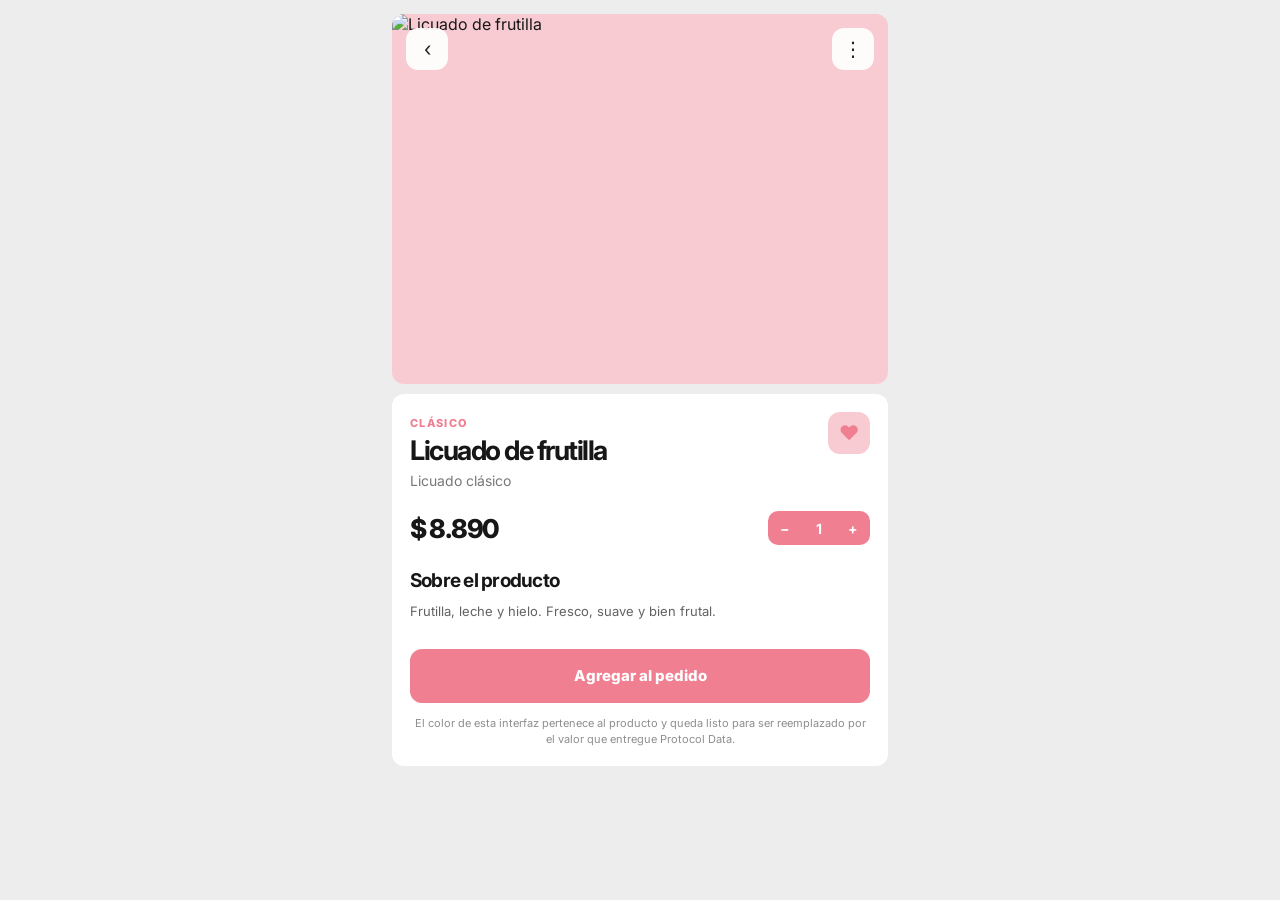
==== producto.html @ e1d01e39 "feat: add dynamic product detail screen" ====
<!doctype html>
<html lang="es">
<head>
  <meta charset="utf-8">
  <meta name="viewport" content="width=device-width, initial-scale=1">
  <meta name="theme-color" content="#ededed">
  <title>Producto | Licuados Locos</title>
  <meta name="description" content="Detalle de licuado.">
  <link rel="preconnect" href="https://fonts.googleapis.com">
  <link rel="preconnect" href="https://fonts.gstatic.com" crossorigin>
  <link href="https://fonts.googleapis.com/css2?family=Inter:wght@400;500;600;700;800&display=swap" rel="stylesheet">
  <link rel="stylesheet" href="styles.css">
</head>
<body>
  <main class="product-detail-shell" data-product-page>
    <section class="product-hero">
      <img class="product-hero__image" id="productImage" src="" alt="">
      <div class="product-hero__topbar">
        <a class="hero-button" href="index.html" aria-label="Volver al inicio">‹</a>
        <button class="hero-button" type="button" aria-label="Más opciones">⋮</button>
      </div>
    </section>

    <section class="product-detail-card">
      <button class="product-detail-card__favorite" type="button" aria-label="Agregar a favoritos">♥</button>

      <p class="product-detail__tag" id="productKind">Clásico</p>
      <h1 id="productName">Licuado</h1>
      <p class="product-detail__subtitle" id="productSubtitle">Licuado clásico</p>

      <div class="product-detail__buy-row">
        <strong class="product-detail__price" id="productPrice">$0</strong>
        <div class="quantity-control" aria-label="Cantidad">
          <button id="quantityMinus" type="button" aria-label="Restar uno">−</button>
          <span id="quantityValue">1</span>
          <button id="quantityPlus" type="button" aria-label="Sumar uno">+</button>
        </div>
      </div>

      <div class="product-about">
        <h2>Sobre el producto</h2>
        <p id="productDescription"></p>
      </div>

      <button class="add-to-cart" type="button">Agregar al pedido</button>
      <p class="product-note">
        El color de esta interfaz pertenece al producto y queda listo para ser reemplazado por el valor que entregue Protocol Data.
      </p>
    </section>
  </main>

  <script src="app.js"></script>
</body>
</html>
---- styles.css ----
:root {
  --page-bg: #ededed;
  --card-bg: #ffffff;
  --text: #171717;
  --muted: #777777;
  --soft-text: #9a9a9a;
  --radius: 12px;
  --accent: #f48694;
  --accent-soft: #f8cbd1;
}

* { box-sizing: border-box; }

html { scroll-behavior: smooth; }

body {
  margin: 0;
  min-width: 320px;
  background: var(--page-bg);
  color: var(--text);
  font-family: "Inter", system-ui, -apple-system, BlinkMacSystemFont, "Segoe UI", sans-serif;
  -webkit-font-smoothing: antialiased;
}

button, input { font: inherit; }
button, a { -webkit-tap-highlight-color: transparent; }
a { color: inherit; text-decoration: none; }
button { border: 0; }

.app-shell {
  width: min(100%, 1180px);
  margin: 0 auto;
  padding: 18px 14px 48px;
}

.home-header {
  display: grid;
  gap: 14px;
  margin-bottom: 16px;
}

.brand-row {
  display: flex;
  align-items: center;
  justify-content: space-between;
  gap: 12px;
}

.brand {
  display: inline-flex;
  align-items: center;
  gap: 10px;
  font-size: 18px;
  font-weight: 800;
  letter-spacing: -0.04em;
}

.brand-mark {
  display: grid;
  width: 38px;
  height: 38px;
  place-items: center;
  border-radius: 12px;
  background: #171717;
  color: #fff;
  font-size: 13px;
  letter-spacing: -0.03em;
}

.icon-button {
  display: grid;
  width: 42px;
  height: 42px;
  place-items: center;
  border-radius: 12px;
  background: var(--card-bg);
  color: var(--text);
  cursor: pointer;
  font-size: 22px;
}

.search-box {
  display: grid;
  grid-template-columns: 28px 1fr;
  align-items: center;
  min-height: 52px;
  padding: 0 14px;
  border-radius: var(--radius);
  background: var(--card-bg);
}

.search-icon {
  color: var(--soft-text);
  font-size: 22px;
  line-height: 1;
}

.search-box input {
  width: 100%;
  border: 0;
  outline: 0;
  background: transparent;
  color: var(--text);
  font-size: 15px;
}

.search-box input::placeholder { color: #aaa; }

.category-strip {
  display: flex;
  gap: 9px;
  overflow-x: auto;
  padding: 1px 0 3px;
  scrollbar-width: none;
}

.category-strip::-webkit-scrollbar { display: none; }

.category-chip {
  flex: 0 0 auto;
  display: grid;
  min-width: 76px;
  gap: 7px;
  justify-items: center;
  padding: 10px 10px 9px;
  border-radius: var(--radius);
  background: var(--card-bg);
  color: #5e5e5e;
  cursor: pointer;
  font-size: 11px;
  font-weight: 600;
}

.category-chip.is-active { color: #111; }

.category-emoji {
  display: grid;
  width: 36px;
  height: 36px;
  place-items: center;
  border-radius: 10px;
  background: #f5f5f5;
  font-size: 20px;
}

.ad-banner {
  min-height: 126px;
  margin: 18px 0 24px;
  padding: 20px;
  border-radius: var(--radius);
  background: #fff;
  display: flex;
  align-items: flex-end;
  justify-content: space-between;
  gap: 16px;
}

.ad-banner--primary {
  min-height: 156px;
  background: #dedede;
}

.ad-banner > div {
  display: grid;
  gap: 5px;
}

.ad-banner strong {
  font-size: 20px;
  letter-spacing: -0.04em;
}

.ad-banner small {
  max-width: 560px;
  color: #767676;
  line-height: 1.5;
}

.banner-size {
  flex: 0 0 auto;
  color: #9c9c9c;
  font-size: 11px;
  font-weight: 700;
  letter-spacing: 0.08em;
}

.catalog-section { margin: 0 0 24px; }

.section-heading {
  display: flex;
  align-items: end;
  justify-content: space-between;
  gap: 12px;
  margin: 0 2px 12px;
}

.section-heading h1,
.section-heading h2 {
  margin: 2px 0 0;
  font-size: 26px;
  line-height: 1;
  letter-spacing: -0.055em;
}

.eyebrow {
  color: #8c8c8c;
  font-size: 10px;
  font-weight: 800;
  letter-spacing: 0.14em;
}

.section-price {
  color: #777;
  font-size: 12px;
  font-weight: 600;
}

.product-grid {
  display: grid;
  gap: 10px;
}

.product-card {
  --product-accent: #f48694;
  --product-soft: #f8cbd1;
  display: grid;
  grid-template-columns: minmax(0, 1fr) 112px;
  gap: 14px;
  min-height: 150px;
  padding: 14px;
  border-radius: var(--radius);
  background: var(--card-bg);
}

.product-card__content {
  min-width: 0;
  display: flex;
  flex-direction: column;
  align-items: flex-start;
}

.product-card__tag {
  margin-bottom: 6px;
  color: var(--product-accent);
  font-size: 10px;
  font-weight: 800;
  letter-spacing: 0.11em;
  text-transform: uppercase;
}

.product-card h3 {
  margin: 0;
  font-size: 17px;
  line-height: 1.15;
  letter-spacing: -0.04em;
}

.product-card p {
  display: -webkit-box;
  overflow: hidden;
  margin: 6px 0 12px;
  color: var(--muted);
  font-size: 12px;
  line-height: 1.4;
  -webkit-line-clamp: 2;
  -webkit-box-orient: vertical;
}

.product-card__footer {
  width: 100%;
  display: flex;
  align-items: center;
  justify-content: space-between;
  gap: 10px;
  margin-top: auto;
}

.product-card__price {
  font-size: 18px;
  font-weight: 800;
  letter-spacing: -0.04em;
}

.product-card__action {
  display: inline-flex;
  align-items: center;
  justify-content: center;
  min-height: 32px;
  padding: 0 11px;
  border-radius: 9px;
  background: var(--product-accent);
  color: #fff;
  font-size: 11px;
  font-weight: 700;
}

.product-card__media {
  overflow: hidden;
  min-height: 122px;
  border-radius: var(--radius);
  background: var(--product-soft);
}

.product-card__media img {
  display: block;
  width: 100%;
  height: 100%;
  min-height: 122px;
  object-fit: cover;
}

.empty-state {
  padding: 28px 12px;
  text-align: center;
  color: #777;
}

.product-detail-shell {
  width: min(100%, 520px);
  margin: 0 auto;
  padding: 14px 12px 34px;
}

.product-hero {
  position: relative;
  min-height: 370px;
  overflow: hidden;
  border-radius: var(--radius);
  background: var(--accent-soft);
}

.product-hero__image {
  display: block;
  width: 100%;
  height: 370px;
  object-fit: cover;
}

.product-hero__topbar {
  position: absolute;
  inset: 14px 14px auto;
  display: flex;
  justify-content: space-between;
  gap: 10px;
}

.hero-button {
  display: grid;
  width: 42px;
  height: 42px;
  place-items: center;
  border-radius: 12px;
  background: rgba(255, 255, 255, 0.92);
  color: #222;
  cursor: pointer;
  font-size: 20px;
}

.product-detail-card {
  position: relative;
  margin-top: 10px;
  padding: 22px 18px 18px;
  border-radius: var(--radius);
  background: var(--card-bg);
}

.product-detail-card__favorite {
  position: absolute;
  top: 18px;
  right: 18px;
  display: grid;
  width: 42px;
  height: 42px;
  place-items: center;
  border-radius: 12px;
  background: var(--accent-soft);
  color: var(--accent);
  cursor: pointer;
  font-size: 20px;
}

.product-detail__tag {
  margin: 0 56px 7px 0;
  color: var(--accent);
  font-size: 11px;
  font-weight: 800;
  letter-spacing: 0.12em;
  text-transform: uppercase;
}

.product-detail-card h1 {
  max-width: 360px;
  margin: 0;
  font-size: 27px;
  line-height: 1.05;
  letter-spacing: -0.055em;
}

.product-detail__subtitle {
  margin: 7px 0 0;
  color: var(--muted);
  font-size: 14px;
}

.product-detail__buy-row {
  display: flex;
  align-items: center;
  justify-content: space-between;
  gap: 16px;
  margin: 22px 0 24px;
}

.product-detail__price {
  font-size: 26px;
  font-weight: 800;
  letter-spacing: -0.05em;
}

.quantity-control {
  display: grid;
  grid-template-columns: 34px 34px 34px;
  min-height: 34px;
  overflow: hidden;
  border-radius: 10px;
  background: var(--accent);
  color: #fff;
}

.quantity-control button,
.quantity-control span {
  display: grid;
  place-items: center;
  background: transparent;
  color: inherit;
  font-size: 14px;
  font-weight: 700;
}

.quantity-control button { cursor: pointer; }

.product-about { margin-top: 8px; }

.product-about h2 {
  margin: 0 0 9px;
  font-size: 19px;
  letter-spacing: -0.04em;
}

.product-about p {
  margin: 0;
  color: #626262;
  font-size: 13px;
  line-height: 1.65;
}

.add-to-cart {
  width: 100%;
  min-height: 54px;
  margin-top: 26px;
  border-radius: var(--radius);
  background: var(--accent);
  color: #fff;
  cursor: pointer;
  font-size: 15px;
  font-weight: 800;
}

.product-note {
  margin: 12px 2px 0;
  color: #8e8e8e;
  font-size: 11px;
  line-height: 1.5;
  text-align: center;
}

@media (min-width: 700px) {
  .app-shell { padding: 26px 24px 64px; }

  .home-header {
    grid-template-columns: auto minmax(280px, 1fr);
    align-items: center;
  }

  .brand-row { grid-column: 1; }
  .search-box { grid-column: 2; }
  .category-strip { grid-column: 1 / -1; }

  .product-grid {
    grid-template-columns: repeat(2, minmax(0, 1fr));
  }
}

@media (min-width: 1020px) {
  .product-grid {
    grid-template-columns: repeat(3, minmax(0, 1fr));
  }

  .product-card {
    grid-template-columns: 1fr;
  }

  .product-card__media {
    grid-row: 1;
    min-height: 210px;
  }

  .product-card__media img { height: 210px; }
  .product-card__content { grid-row: 2; }
}
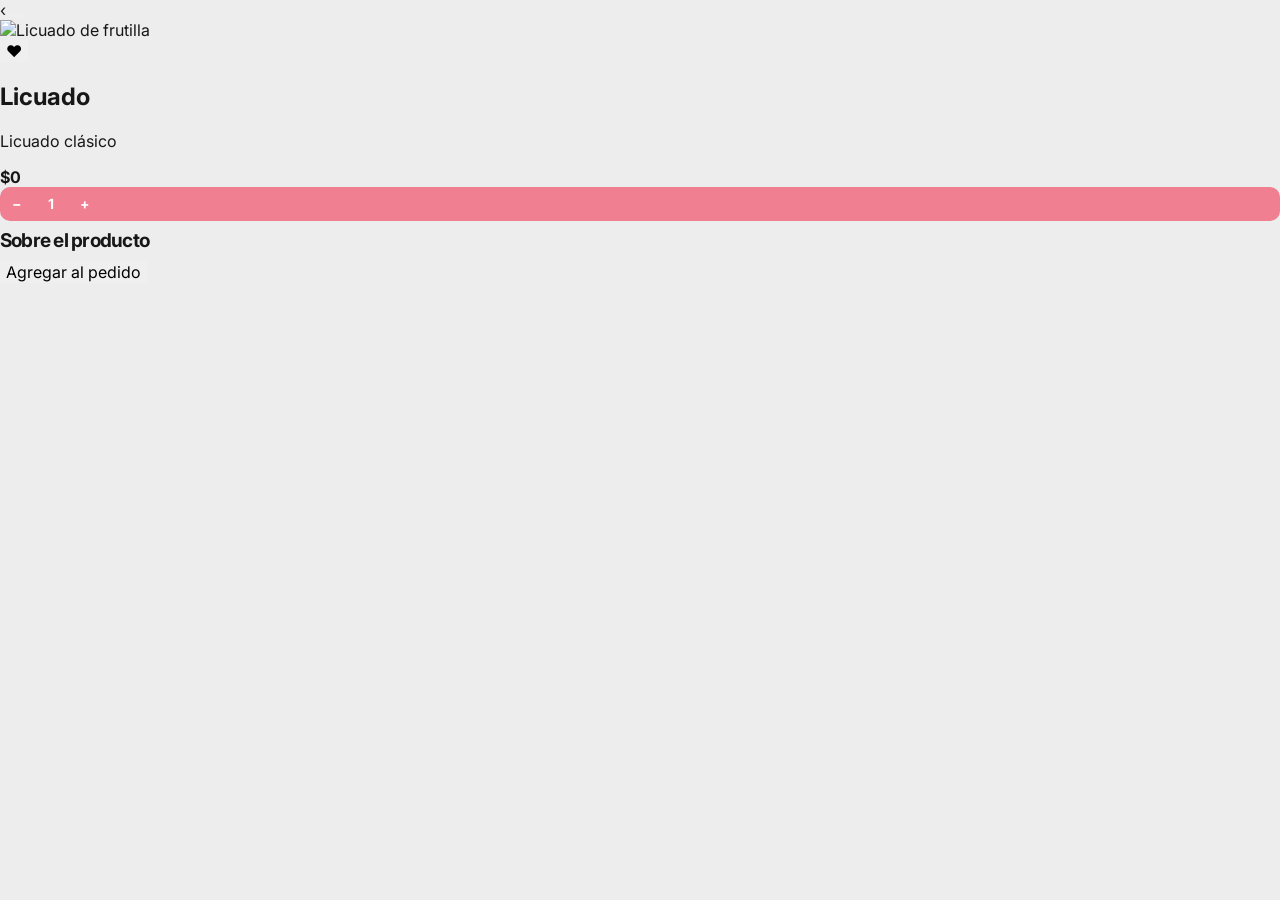
==== commit 3dc7b693: "refactor: match product screen to reference layout" ====
--- a/producto.html
+++ b/producto.html
@@ -12,25 +12,32 @@
   <link rel="stylesheet" href="styles.css">
 </head>
 <body>
-  <main class="product-detail-shell" data-product-page>
-    <section class="product-hero">
-      <img class="product-hero__image" id="productImage" src="" alt="">
-      <div class="product-hero__topbar">
-        <a class="hero-button" href="index.html" aria-label="Volver al inicio">‹</a>
-        <button class="hero-button" type="button" aria-label="Más opciones">⋮</button>
+  <main class="product-screen" data-product-page>
+    <section class="product-screen__hero">
+      <div class="product-screen__topbar">
+        <a class="square-control" href="index.html" aria-label="Volver al inicio">‹</a>
+        <button class="square-control square-control--menu" type="button" aria-label="Más opciones">
+          <span></span><span></span><span></span>
+        </button>
+      </div>
+
+      <div class="product-screen__visual">
+        <img id="productImage" src="" alt="">
       </div>
     </section>
 
-    <section class="product-detail-card">
-      <button class="product-detail-card__favorite" type="button" aria-label="Agregar a favoritos">♥</button>
+    <section class="product-screen__body">
+      <button class="floating-favorite" type="button" aria-label="Agregar a favoritos">♥</button>
 
-      <p class="product-detail__tag" id="productKind">Clásico</p>
-      <h1 id="productName">Licuado</h1>
-      <p class="product-detail__subtitle" id="productSubtitle">Licuado clásico</p>
+      <div class="product-screen__heading">
+        <h1 id="productName">Licuado</h1>
+        <p id="productSubtitle">Licuado clásico</p>
+      </div>
 
-      <div class="product-detail__buy-row">
-        <strong class="product-detail__price" id="productPrice">$0</strong>
-        <div class="quantity-control" aria-label="Cantidad">
+      <div class="product-screen__price-row">
+        <strong id="productPrice">$0</strong>
+
+        <div class="quantity-control quantity-control--detail" aria-label="Cantidad">
           <button id="quantityMinus" type="button" aria-label="Restar uno">−</button>
           <span id="quantityValue">1</span>
           <button id="quantityPlus" type="button" aria-label="Sumar uno">+</button>
@@ -42,10 +49,7 @@
         <p id="productDescription"></p>
       </div>
 
-      <button class="add-to-cart" type="button">Agregar al pedido</button>
-      <p class="product-note">
-        El color de esta interfaz pertenece al producto y queda listo para ser reemplazado por el valor que entregue Protocol Data.
-      </p>
+      <button class="add-to-order" type="button">Agregar al pedido</button>
     </section>
   </main>
 
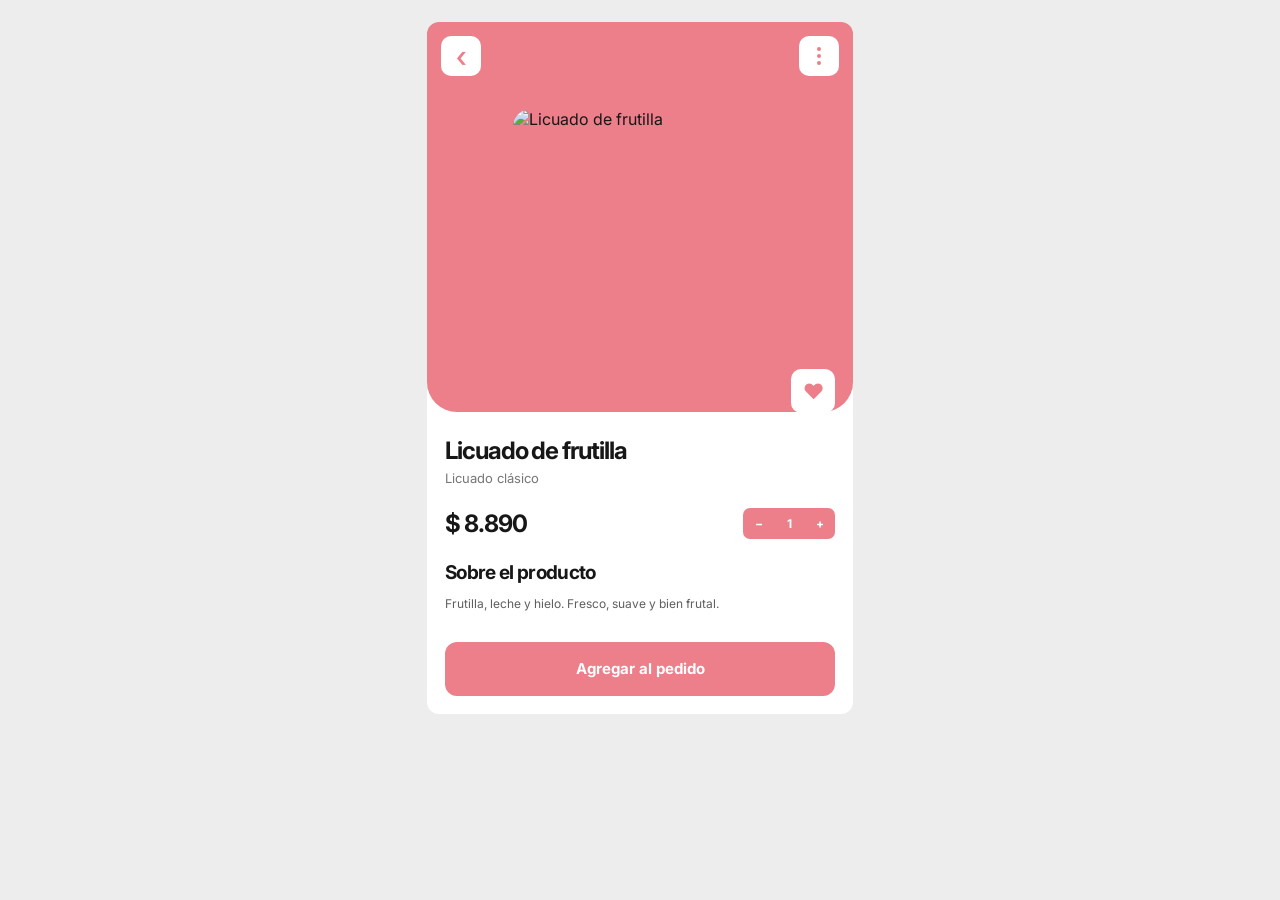
==== commit 0b8cc6bf: "fix: publish coherent asset version for GitHub Pages" ====
--- a/producto.html
+++ b/producto.html
@@ -9,7 +9,7 @@
   <link rel="preconnect" href="https://fonts.googleapis.com">
   <link rel="preconnect" href="https://fonts.gstatic.com" crossorigin>
   <link href="https://fonts.googleapis.com/css2?family=Inter:wght@400;500;600;700;800&display=swap" rel="stylesheet">
-  <link rel="stylesheet" href="styles.css">
+  <link rel="stylesheet" href="styles.css?v=20260920-1810">
 </head>
 <body>
   <main class="product-screen" data-product-page>
@@ -53,6 +53,6 @@
     </section>
   </main>
 
-  <script src="app.js"></script>
+  <script src="app.js?v=20260920-1810"></script>
 </body>
 </html>
--- a/styles.css
+++ b/styles.css
@@ -3,15 +3,19 @@
   --card-bg: #ffffff;
   --text: #171717;
   --muted: #777777;
-  --soft-text: #9a9a9a;
   --radius: 12px;
-  --accent: #f48694;
-  --accent-soft: #f8cbd1;
-}
-
-* { box-sizing: border-box; }
-
-html { scroll-behavior: smooth; }
+  --home-accent: #ec7f8a;
+  --accent: #ec7f8a;
+  --accent-soft: #f3b9c0;
+}
+
+* {
+  box-sizing: border-box;
+}
+
+html {
+  scroll-behavior: smooth;
+}
 
 body {
   margin: 0;
@@ -22,488 +26,528 @@
   -webkit-font-smoothing: antialiased;
 }
 
-button, input { font: inherit; }
-button, a { -webkit-tap-highlight-color: transparent; }
-a { color: inherit; text-decoration: none; }
-button { border: 0; }
-
-.app-shell {
-  width: min(100%, 1180px);
+button,
+input {
+  font: inherit;
+}
+
+button,
+a {
+  -webkit-tap-highlight-color: transparent;
+}
+
+button {
+  border: 0;
+}
+
+a {
+  color: inherit;
+  text-decoration: none;
+}
+
+/* HOME */
+
+.storefront-shell {
+  width: min(100%, 460px);
   margin: 0 auto;
-  padding: 18px 14px 48px;
-}
-
-.home-header {
-  display: grid;
-  gap: 14px;
-  margin-bottom: 16px;
-}
-
-.brand-row {
-  display: flex;
+  padding: 12px 12px 38px;
+}
+
+.catalog-hero {
+  padding: 16px 14px 18px;
+  border-radius: 12px 12px 28px 28px;
+  background: var(--home-accent);
+}
+
+.catalog-search-row {
+  display: grid;
+  grid-template-columns: minmax(0, 1fr) 50px;
+  gap: 10px;
   align-items: center;
-  justify-content: space-between;
-  gap: 12px;
-}
-
-.brand {
-  display: inline-flex;
+}
+
+.catalog-search {
+  min-width: 0;
+  height: 50px;
+  display: grid;
+  grid-template-columns: minmax(0, 1fr) 24px;
   align-items: center;
-  gap: 10px;
-  font-size: 18px;
-  font-weight: 800;
-  letter-spacing: -0.04em;
-}
-
-.brand-mark {
-  display: grid;
-  width: 38px;
-  height: 38px;
-  place-items: center;
-  border-radius: 12px;
-  background: #171717;
-  color: #fff;
-  font-size: 13px;
-  letter-spacing: -0.03em;
-}
-
-.icon-button {
-  display: grid;
-  width: 42px;
-  height: 42px;
-  place-items: center;
-  border-radius: 12px;
-  background: var(--card-bg);
-  color: var(--text);
-  cursor: pointer;
-  font-size: 22px;
-}
-
-.search-box {
-  display: grid;
-  grid-template-columns: 28px 1fr;
-  align-items: center;
-  min-height: 52px;
-  padding: 0 14px;
-  border-radius: var(--radius);
-  background: var(--card-bg);
-}
-
-.search-icon {
-  color: var(--soft-text);
-  font-size: 22px;
-  line-height: 1;
-}
-
-.search-box input {
+  gap: 8px;
+  padding: 0 14px 0 16px;
+  border-radius: 10px;
+  background: #ffffff;
+}
+
+.catalog-search input {
   width: 100%;
+  min-width: 0;
   border: 0;
   outline: 0;
   background: transparent;
-  color: var(--text);
-  font-size: 15px;
-}
-
-.search-box input::placeholder { color: #aaa; }
-
-.category-strip {
-  display: flex;
-  gap: 9px;
+  color: #1b1b1b;
+  font-size: 14px;
+}
+
+.catalog-search input::placeholder {
+  color: #c68a91;
+}
+
+.catalog-search svg {
+  width: 21px;
+  height: 21px;
+  fill: none;
+  stroke: #d19097;
+  stroke-width: 2;
+  stroke-linecap: round;
+}
+
+.menu-button,
+.square-control--menu {
+  display: grid;
+  place-content: center;
+  gap: 4px;
+}
+
+.menu-button {
+  width: 50px;
+  height: 50px;
+  border-radius: 10px;
+  background: #ffffff;
+  cursor: pointer;
+}
+
+.menu-button span,
+.square-control--menu span {
+  width: 4px;
+  height: 4px;
+  border-radius: 999px;
+  background: #d4828c;
+}
+
+.fruit-categories {
+  display: flex;
+  gap: 11px;
   overflow-x: auto;
-  padding: 1px 0 3px;
+  padding: 15px 0 1px;
   scrollbar-width: none;
 }
 
-.category-strip::-webkit-scrollbar { display: none; }
-
-.category-chip {
-  flex: 0 0 auto;
-  display: grid;
-  min-width: 76px;
-  gap: 7px;
+.fruit-categories::-webkit-scrollbar {
+  display: none;
+}
+
+.fruit-category {
+  flex: 0 0 58px;
+  display: grid;
+  gap: 6px;
   justify-items: center;
-  padding: 10px 10px 9px;
+  padding: 0;
+  background: transparent;
+  color: #ffffff;
+  cursor: pointer;
+}
+
+.fruit-category__icon {
+  width: 52px;
+  height: 52px;
+  display: grid;
+  place-items: center;
+  border-radius: 10px;
+  background: #ffffff;
+  font-size: 27px;
+  line-height: 1;
+  transition: transform 160ms ease;
+}
+
+.fruit-category__label {
+  max-width: 58px;
+  overflow: hidden;
+  text-overflow: ellipsis;
+  white-space: nowrap;
+  font-size: 10px;
+  font-weight: 600;
+}
+
+.fruit-category.is-active .fruit-category__icon {
+  transform: translateY(-2px);
+}
+
+.ad-slot {
+  min-height: 108px;
+  margin: 14px 0 22px;
+  padding: 16px;
+  display: flex;
+  flex-direction: column;
+  justify-content: flex-end;
+  border-radius: var(--radius);
+  background: #ffffff;
+}
+
+.ad-slot--compact {
+  min-height: 92px;
+  margin-top: 18px;
+}
+
+.ad-slot span {
+  margin-bottom: 4px;
+  color: #adadad;
+  font-size: 9px;
+  font-weight: 700;
+  letter-spacing: 0.12em;
+}
+
+.ad-slot strong {
+  color: #757575;
+  font-size: 14px;
+  font-weight: 600;
+}
+
+.catalog-block {
+  margin-bottom: 22px;
+}
+
+.catalog-heading {
+  display: flex;
+  align-items: flex-end;
+  justify-content: space-between;
+  gap: 12px;
+  margin: 0 2px 10px;
+}
+
+.catalog-kicker {
+  display: block;
+  margin-bottom: 3px;
+  color: #9a9a9a;
+  font-size: 9px;
+  font-weight: 700;
+  letter-spacing: 0.13em;
+}
+
+.catalog-heading h1,
+.catalog-heading h2 {
+  margin: 0;
+  font-size: 21px;
+  line-height: 1;
+  letter-spacing: -0.045em;
+}
+
+.catalog-heading__price {
+  color: #8a8a8a;
+  font-size: 12px;
+  font-weight: 600;
+}
+
+.product-list {
+  display: grid;
+  gap: 10px;
+}
+
+.product-row {
+  --product-accent: #ec7f8a;
+  --product-soft: #f3b9c0;
+  display: grid;
+  grid-template-columns: minmax(0, 1fr) 102px;
+  gap: 12px;
+  min-height: 128px;
+  padding: 13px;
   border-radius: var(--radius);
   background: var(--card-bg);
-  color: #5e5e5e;
+}
+
+.product-row__content {
+  min-width: 0;
+  display: flex;
+  flex-direction: column;
+}
+
+.product-row__copy {
+  min-width: 0;
+}
+
+.product-row h3 {
+  margin: 0;
+  font-size: 15px;
+  line-height: 1.15;
+  letter-spacing: -0.03em;
+}
+
+.product-row p {
+  display: -webkit-box;
+  overflow: hidden;
+  margin: 5px 0 0;
+  color: var(--muted);
+  font-size: 10px;
+  line-height: 1.38;
+  -webkit-line-clamp: 2;
+  -webkit-box-orient: vertical;
+}
+
+.product-row__footer {
+  display: flex;
+  align-items: center;
+  justify-content: space-between;
+  gap: 8px;
+  margin-top: auto;
+  padding-top: 10px;
+}
+
+.product-row__price {
+  flex: 0 0 auto;
+  font-size: 16px;
+  font-weight: 700;
+  letter-spacing: -0.035em;
+}
+
+.quantity-control {
+  display: grid;
+  grid-template-columns: 25px 24px 25px;
+  min-height: 27px;
+  overflow: hidden;
+  border-radius: 7px;
+  background: var(--product-accent);
+  color: #ffffff;
+}
+
+.quantity-control button,
+.quantity-control span {
+  display: grid;
+  place-items: center;
+  min-width: 0;
+  padding: 0;
+  background: transparent;
+  color: inherit;
+  font-size: 11px;
+  font-weight: 700;
+}
+
+.quantity-control button {
   cursor: pointer;
-  font-size: 11px;
-  font-weight: 600;
-}
-
-.category-chip.is-active { color: #111; }
-
-.category-emoji {
-  display: grid;
-  width: 36px;
-  height: 36px;
+}
+
+.product-row__media {
+  width: 102px;
+  height: 102px;
+  display: grid;
+  place-items: center;
+  align-self: center;
+  overflow: hidden;
+  border-radius: 12px;
+  background: var(--product-soft);
+}
+
+.product-row__media img {
+  width: 80%;
+  height: 80%;
+  border-radius: 10px;
+  object-fit: cover;
+}
+
+.empty-state {
+  margin: 0;
+  padding: 22px 12px;
+  color: #7a7a7a;
+  text-align: center;
+  font-size: 13px;
+}
+
+/* PRODUCT */
+
+.product-screen {
+  width: min(100%, 440px);
+  margin: 0 auto;
+  padding: 12px 12px 36px;
+}
+
+.product-screen__hero {
+  position: relative;
+  z-index: 2;
+  height: 390px;
+  overflow: hidden;
+  border-radius: 12px 12px 30px 30px;
+  background: var(--accent);
+}
+
+.product-screen__topbar {
+  position: absolute;
+  z-index: 3;
+  inset: 14px 14px auto;
+  display: flex;
+  align-items: center;
+  justify-content: space-between;
+}
+
+.square-control {
+  width: 40px;
+  height: 40px;
+  display: grid;
   place-items: center;
   border-radius: 10px;
-  background: #f5f5f5;
-  font-size: 20px;
-}
-
-.ad-banner {
-  min-height: 126px;
-  margin: 18px 0 24px;
-  padding: 20px;
-  border-radius: var(--radius);
-  background: #fff;
-  display: flex;
-  align-items: flex-end;
-  justify-content: space-between;
-  gap: 16px;
-}
-
-.ad-banner--primary {
-  min-height: 156px;
-  background: #dedede;
-}
-
-.ad-banner > div {
-  display: grid;
-  gap: 5px;
-}
-
-.ad-banner strong {
-  font-size: 20px;
-  letter-spacing: -0.04em;
-}
-
-.ad-banner small {
-  max-width: 560px;
-  color: #767676;
-  line-height: 1.5;
-}
-
-.banner-size {
-  flex: 0 0 auto;
-  color: #9c9c9c;
-  font-size: 11px;
-  font-weight: 700;
-  letter-spacing: 0.08em;
-}
-
-.catalog-section { margin: 0 0 24px; }
-
-.section-heading {
-  display: flex;
-  align-items: end;
-  justify-content: space-between;
-  gap: 12px;
-  margin: 0 2px 12px;
-}
-
-.section-heading h1,
-.section-heading h2 {
-  margin: 2px 0 0;
-  font-size: 26px;
+  background: #ffffff;
+  color: var(--accent);
+  cursor: pointer;
+  font-size: 30px;
+  font-weight: 500;
   line-height: 1;
-  letter-spacing: -0.055em;
-}
-
-.eyebrow {
-  color: #8c8c8c;
-  font-size: 10px;
-  font-weight: 800;
-  letter-spacing: 0.14em;
-}
-
-.section-price {
-  color: #777;
-  font-size: 12px;
-  font-weight: 600;
-}
-
-.product-grid {
-  display: grid;
-  gap: 10px;
-}
-
-.product-card {
-  --product-accent: #f48694;
-  --product-soft: #f8cbd1;
-  display: grid;
-  grid-template-columns: minmax(0, 1fr) 112px;
-  gap: 14px;
-  min-height: 150px;
-  padding: 14px;
-  border-radius: var(--radius);
-  background: var(--card-bg);
-}
-
-.product-card__content {
-  min-width: 0;
-  display: flex;
-  flex-direction: column;
-  align-items: flex-start;
-}
-
-.product-card__tag {
-  margin-bottom: 6px;
-  color: var(--product-accent);
-  font-size: 10px;
-  font-weight: 800;
-  letter-spacing: 0.11em;
-  text-transform: uppercase;
-}
-
-.product-card h3 {
+}
+
+.square-control--menu {
+  gap: 3px;
+}
+
+.square-control--menu span {
+  background: var(--accent);
+}
+
+.product-screen__visual {
+  position: absolute;
+  inset: 64px 24px 26px;
+  display: grid;
+  place-items: center;
+}
+
+.product-screen__visual img {
+  width: min(76%, 255px);
+  aspect-ratio: 1 / 1;
+  border-radius: 18px;
+  object-fit: cover;
+}
+
+.product-screen__body {
+  position: relative;
+  margin-top: -22px;
+  padding: 48px 18px 18px;
+  border-radius: 0 0 12px 12px;
+  background: #ffffff;
+}
+
+.floating-favorite {
+  position: absolute;
+  z-index: 4;
+  top: -21px;
+  right: 18px;
+  width: 44px;
+  height: 44px;
+  display: grid;
+  place-items: center;
+  border-radius: 10px;
+  background: #ffffff;
+  color: var(--accent);
+  cursor: pointer;
+  font-size: 21px;
+}
+
+.product-screen__heading h1 {
   margin: 0;
-  font-size: 17px;
-  line-height: 1.15;
-  letter-spacing: -0.04em;
-}
-
-.product-card p {
-  display: -webkit-box;
-  overflow: hidden;
-  margin: 6px 0 12px;
-  color: var(--muted);
-  font-size: 12px;
-  line-height: 1.4;
-  -webkit-line-clamp: 2;
-  -webkit-box-orient: vertical;
-}
-
-.product-card__footer {
-  width: 100%;
+  padding-right: 44px;
+  font-size: 24px;
+  line-height: 1.1;
+  letter-spacing: -0.045em;
+}
+
+.product-screen__heading p {
+  margin: 6px 0 0;
+  color: #777777;
+  font-size: 13px;
+}
+
+.product-screen__price-row {
   display: flex;
   align-items: center;
   justify-content: space-between;
-  gap: 10px;
-  margin-top: auto;
-}
-
-.product-card__price {
-  font-size: 18px;
-  font-weight: 800;
-  letter-spacing: -0.04em;
-}
-
-.product-card__action {
-  display: inline-flex;
-  align-items: center;
-  justify-content: center;
-  min-height: 32px;
-  padding: 0 11px;
-  border-radius: 9px;
-  background: var(--product-accent);
-  color: #fff;
-  font-size: 11px;
+  gap: 14px;
+  margin: 22px 0 24px;
+}
+
+.product-screen__price-row > strong {
+  font-size: 24px;
+  line-height: 1;
   font-weight: 700;
-}
-
-.product-card__media {
-  overflow: hidden;
-  min-height: 122px;
-  border-radius: var(--radius);
-  background: var(--product-soft);
-}
-
-.product-card__media img {
-  display: block;
-  width: 100%;
-  height: 100%;
-  min-height: 122px;
-  object-fit: cover;
-}
-
-.empty-state {
-  padding: 28px 12px;
-  text-align: center;
-  color: #777;
-}
-
-.product-detail-shell {
-  width: min(100%, 520px);
-  margin: 0 auto;
-  padding: 14px 12px 34px;
-}
-
-.product-hero {
-  position: relative;
-  min-height: 370px;
-  overflow: hidden;
-  border-radius: var(--radius);
-  background: var(--accent-soft);
-}
-
-.product-hero__image {
-  display: block;
-  width: 100%;
-  height: 370px;
-  object-fit: cover;
-}
-
-.product-hero__topbar {
-  position: absolute;
-  inset: 14px 14px auto;
-  display: flex;
-  justify-content: space-between;
-  gap: 10px;
-}
-
-.hero-button {
-  display: grid;
-  width: 42px;
-  height: 42px;
-  place-items: center;
-  border-radius: 12px;
-  background: rgba(255, 255, 255, 0.92);
-  color: #222;
-  cursor: pointer;
-  font-size: 20px;
-}
-
-.product-detail-card {
-  position: relative;
-  margin-top: 10px;
-  padding: 22px 18px 18px;
-  border-radius: var(--radius);
-  background: var(--card-bg);
-}
-
-.product-detail-card__favorite {
-  position: absolute;
-  top: 18px;
-  right: 18px;
-  display: grid;
-  width: 42px;
-  height: 42px;
-  place-items: center;
-  border-radius: 12px;
-  background: var(--accent-soft);
-  color: var(--accent);
-  cursor: pointer;
-  font-size: 20px;
-}
-
-.product-detail__tag {
-  margin: 0 56px 7px 0;
-  color: var(--accent);
-  font-size: 11px;
-  font-weight: 800;
-  letter-spacing: 0.12em;
-  text-transform: uppercase;
-}
-
-.product-detail-card h1 {
-  max-width: 360px;
-  margin: 0;
-  font-size: 27px;
-  line-height: 1.05;
-  letter-spacing: -0.055em;
-}
-
-.product-detail__subtitle {
-  margin: 7px 0 0;
-  color: var(--muted);
-  font-size: 14px;
-}
-
-.product-detail__buy-row {
-  display: flex;
-  align-items: center;
-  justify-content: space-between;
-  gap: 16px;
-  margin: 22px 0 24px;
-}
-
-.product-detail__price {
-  font-size: 26px;
-  font-weight: 800;
-  letter-spacing: -0.05em;
-}
-
-.quantity-control {
-  display: grid;
-  grid-template-columns: 34px 34px 34px;
-  min-height: 34px;
-  overflow: hidden;
-  border-radius: 10px;
+  letter-spacing: -0.045em;
+}
+
+.quantity-control--detail {
+  grid-template-columns: 31px 30px 31px;
+  min-height: 31px;
+  border-radius: 7px;
   background: var(--accent);
-  color: #fff;
-}
-
-.quantity-control button,
-.quantity-control span {
-  display: grid;
-  place-items: center;
-  background: transparent;
-  color: inherit;
-  font-size: 14px;
-  font-weight: 700;
-}
-
-.quantity-control button { cursor: pointer; }
-
-.product-about { margin-top: 8px; }
+}
+
+.quantity-control--detail button,
+.quantity-control--detail span {
+  font-size: 12px;
+}
 
 .product-about h2 {
-  margin: 0 0 9px;
+  margin: 0 0 10px;
   font-size: 19px;
-  letter-spacing: -0.04em;
+  line-height: 1.1;
+  letter-spacing: -0.035em;
 }
 
 .product-about p {
   margin: 0;
-  color: #626262;
-  font-size: 13px;
-  line-height: 1.65;
-}
-
-.add-to-cart {
+  color: #5f5f5f;
+  font-size: 12px;
+  line-height: 1.62;
+}
+
+.add-to-order {
   width: 100%;
   min-height: 54px;
-  margin-top: 26px;
-  border-radius: var(--radius);
+  margin-top: 28px;
+  border-radius: 12px;
   background: var(--accent);
-  color: #fff;
+  color: #ffffff;
   cursor: pointer;
   font-size: 15px;
-  font-weight: 800;
-}
-
-.product-note {
-  margin: 12px 2px 0;
-  color: #8e8e8e;
-  font-size: 11px;
-  line-height: 1.5;
-  text-align: center;
-}
-
-@media (min-width: 700px) {
-  .app-shell { padding: 26px 24px 64px; }
-
-  .home-header {
-    grid-template-columns: auto minmax(280px, 1fr);
-    align-items: center;
-  }
-
-  .brand-row { grid-column: 1; }
-  .search-box { grid-column: 2; }
-  .category-strip { grid-column: 1 / -1; }
-
-  .product-grid {
-    grid-template-columns: repeat(2, minmax(0, 1fr));
-  }
-}
-
-@media (min-width: 1020px) {
-  .product-grid {
-    grid-template-columns: repeat(3, minmax(0, 1fr));
-  }
-
-  .product-card {
-    grid-template-columns: 1fr;
-  }
-
-  .product-card__media {
-    grid-row: 1;
-    min-height: 210px;
-  }
-
-  .product-card__media img { height: 210px; }
-  .product-card__content { grid-row: 2; }
+  font-weight: 700;
+}
+
+@media (max-width: 360px) {
+  .storefront-shell,
+  .product-screen {
+    padding-left: 9px;
+    padding-right: 9px;
+  }
+
+  .product-row {
+    grid-template-columns: minmax(0, 1fr) 88px;
+    gap: 9px;
+    padding: 11px;
+  }
+
+  .product-row__media {
+    width: 88px;
+    height: 88px;
+  }
+
+  .fruit-category {
+    flex-basis: 54px;
+  }
+
+  .fruit-category__icon {
+    width: 48px;
+    height: 48px;
+  }
+}
+
+@media (min-width: 720px) {
+  .storefront-shell {
+    width: 470px;
+    padding-top: 22px;
+  }
+
+  .product-screen {
+    width: 450px;
+    padding-top: 22px;
+  }
+
+  .product-row {
+    grid-template-columns: minmax(0, 1fr) 108px;
+  }
+
+  .product-row__media {
+    width: 108px;
+    height: 108px;
+  }
 }
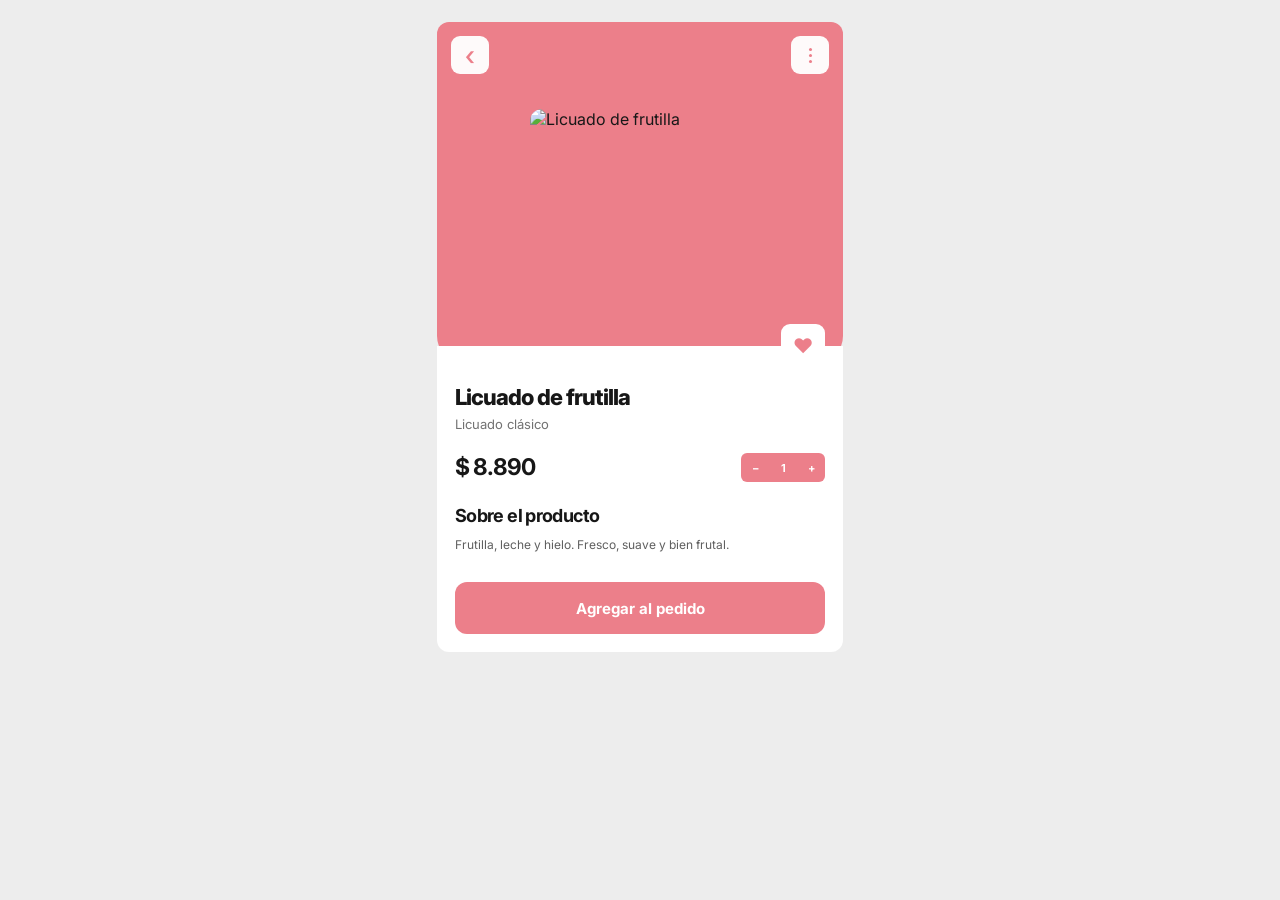
==== commit 39d54548: "fix: load isolated product detail styles" ====
--- a/producto.html
+++ b/producto.html
@@ -10,6 +10,7 @@
   <link rel="preconnect" href="https://fonts.gstatic.com" crossorigin>
   <link href="https://fonts.googleapis.com/css2?family=Inter:wght@400;500;600;700;800&display=swap" rel="stylesheet">
   <link rel="stylesheet" href="styles.css?v=20260920-1810">
+  <link rel="stylesheet" href="product.css?v=20260920-1900">
 </head>
 <body>
   <main class="product-screen" data-product-page>
--- a/product.css
+++ b/product.css
@@ -0,0 +1,193 @@
+/* PRODUCT DETAIL — reference-driven override
+   This file intentionally affects only producto.html. */
+
+body {
+  background: #ededed;
+}
+
+.product-screen {
+  width: min(100%, 430px);
+  margin: 0 auto;
+  padding: 12px 12px 30px;
+}
+
+.product-screen__hero {
+  position: relative;
+  z-index: 2;
+  height: 342px;
+  overflow: hidden;
+  border-radius: 12px 12px 28px 28px;
+  background: var(--accent);
+}
+
+.product-screen__topbar {
+  position: absolute;
+  z-index: 4;
+  inset: 14px 14px auto;
+  display: flex;
+  align-items: center;
+  justify-content: space-between;
+}
+
+.square-control {
+  width: 38px;
+  height: 38px;
+  display: grid;
+  place-items: center;
+  border-radius: 9px;
+  background: rgba(255, 255, 255, 0.96);
+  color: var(--accent);
+  cursor: pointer;
+  font-size: 27px;
+  font-weight: 500;
+  line-height: 1;
+}
+
+.square-control--menu {
+  gap: 3px;
+}
+
+.square-control--menu span {
+  width: 3px;
+  height: 3px;
+  border-radius: 999px;
+  background: var(--accent);
+}
+
+.product-screen__visual {
+  position: absolute;
+  inset: 64px 26px 24px;
+  display: grid;
+  place-items: center;
+}
+
+.product-screen__visual img {
+  display: block;
+  width: min(62%, 220px);
+  height: min(82%, 230px);
+  object-fit: cover;
+  border-radius: 12px;
+}
+
+.product-screen__body {
+  position: relative;
+  z-index: 3;
+  margin-top: -18px;
+  padding: 40px 18px 18px;
+  border-radius: 0 0 12px 12px;
+  background: #ffffff;
+}
+
+.floating-favorite {
+  position: absolute;
+  z-index: 5;
+  top: -22px;
+  right: 18px;
+  width: 44px;
+  height: 44px;
+  display: grid;
+  place-items: center;
+  border-radius: 9px;
+  background: #ffffff;
+  color: var(--accent);
+  cursor: pointer;
+  font-size: 20px;
+}
+
+.product-screen__heading {
+  padding-right: 46px;
+}
+
+.product-screen__heading h1 {
+  margin: 0;
+  padding: 0;
+  font-size: 22px;
+  line-height: 1.08;
+  font-weight: 800;
+  letter-spacing: -0.045em;
+}
+
+.product-screen__heading p {
+  margin: 7px 0 0;
+  color: #727272;
+  font-size: 13px;
+  line-height: 1.2;
+}
+
+.product-screen__price-row {
+  display: flex;
+  align-items: center;
+  justify-content: space-between;
+  gap: 16px;
+  margin: 21px 0 24px;
+}
+
+.product-screen__price-row > strong {
+  font-size: 23px;
+  line-height: 1;
+  font-weight: 700;
+  letter-spacing: -0.045em;
+}
+
+.quantity-control--detail {
+  grid-template-columns: 28px 28px 28px;
+  min-height: 29px;
+  border-radius: 6px;
+  background: var(--accent);
+}
+
+.quantity-control--detail button,
+.quantity-control--detail span {
+  font-size: 11px;
+  font-weight: 700;
+}
+
+.product-about h2 {
+  margin: 0 0 10px;
+  font-size: 18px;
+  line-height: 1.1;
+  font-weight: 700;
+  letter-spacing: -0.035em;
+}
+
+.product-about p {
+  margin: 0;
+  color: #5f5f5f;
+  font-size: 12px;
+  line-height: 1.58;
+}
+
+.add-to-order {
+  width: 100%;
+  min-height: 52px;
+  margin-top: 27px;
+  border-radius: 12px;
+  background: var(--accent);
+  color: #ffffff;
+  cursor: pointer;
+  font-size: 15px;
+  font-weight: 700;
+}
+
+@media (max-width: 360px) {
+  .product-screen {
+    padding-left: 9px;
+    padding-right: 9px;
+  }
+
+  .product-screen__hero {
+    height: 322px;
+  }
+
+  .product-screen__visual img {
+    width: min(64%, 205px);
+    height: min(80%, 215px);
+  }
+}
+
+@media (min-width: 720px) {
+  .product-screen {
+    width: 430px;
+    padding-top: 22px;
+  }
+}
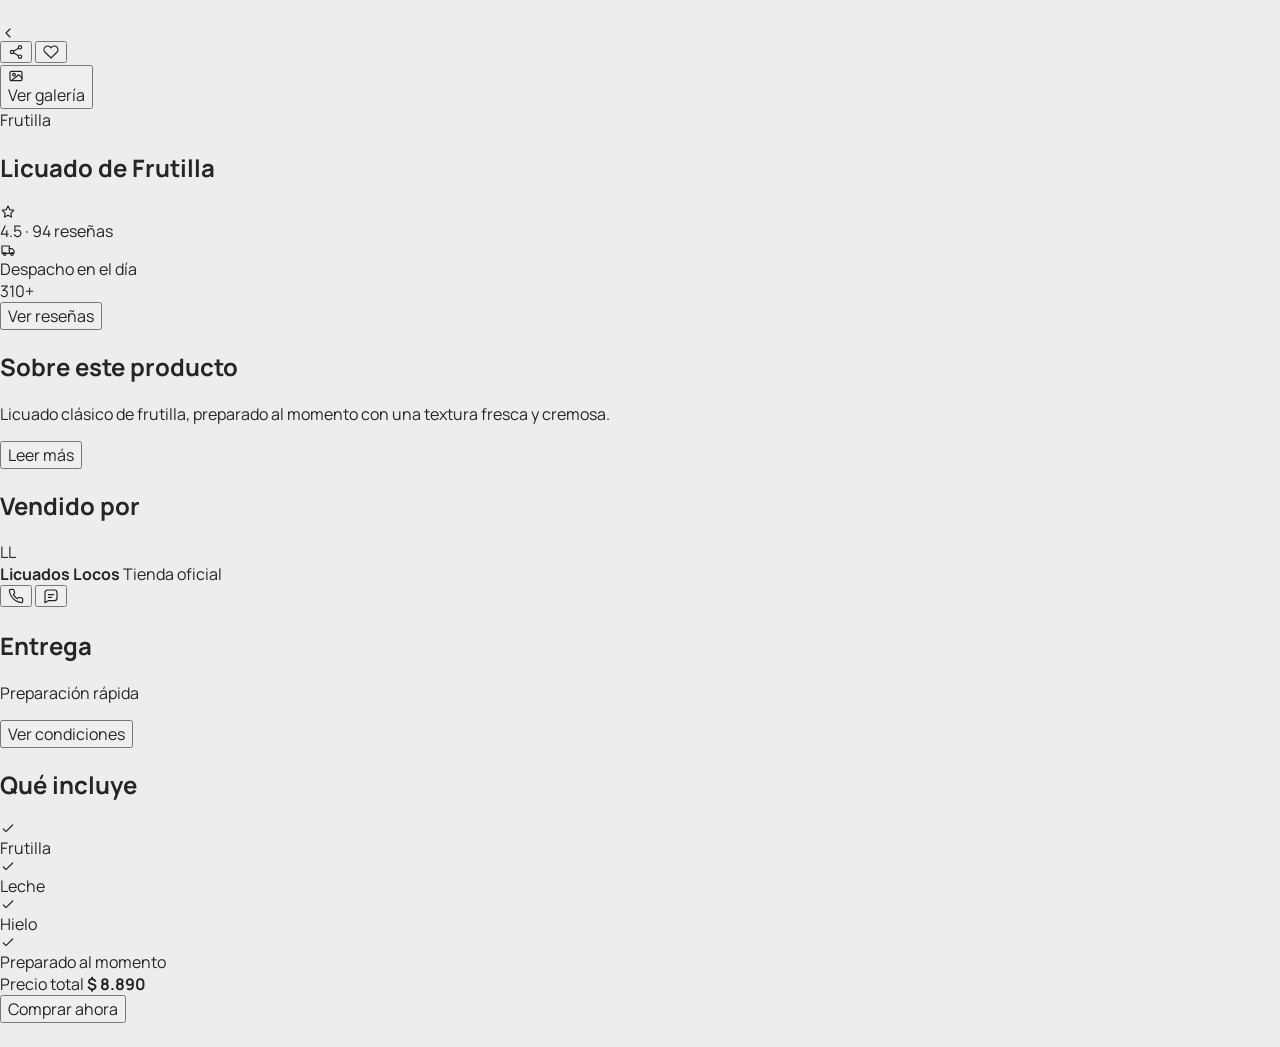
==== commit a46e0204: "feat: rebuild Licuados Locos from ecommerce-v2 structure" ====
--- a/producto.html
+++ b/producto.html
@@ -1,59 +1,253 @@
 <!doctype html>
 <html lang="es">
 <head>
-  <meta charset="utf-8">
-  <meta name="viewport" content="width=device-width, initial-scale=1">
-  <meta name="theme-color" content="#ededed">
-  <title>Producto | Licuados Locos</title>
-  <meta name="description" content="Detalle de licuado.">
-  <link rel="preconnect" href="https://fonts.googleapis.com">
-  <link rel="preconnect" href="https://fonts.gstatic.com" crossorigin>
-  <link href="https://fonts.googleapis.com/css2?family=Inter:wght@400;500;600;700;800&display=swap" rel="stylesheet">
-  <link rel="stylesheet" href="styles.css?v=20260920-1810">
-  <link rel="stylesheet" href="product.css?v=20260920-1900">
+  <meta charset="utf-8" />
+  <meta name="viewport" content="width=device-width, initial-scale=1, viewport-fit=cover" />
+  <meta name="theme-color" content="#ededed" />
+  <meta name="description" content="Detalle de producto — Licuados Locos." />
+  <title>Producto · Licuados Locos</title>
+  <link rel="preconnect" href="https://fonts.googleapis.com" />
+  <link rel="preconnect" href="https://fonts.gstatic.com" crossorigin />
+  <link href="https://fonts.googleapis.com/css2?family=Manrope:wght@400;500;600&display=swap" rel="stylesheet" />
+  <link rel="stylesheet" href="css/base.css?v=20260920-1238" />
+  <link rel="stylesheet" href="css/product.css?v=20260920-1238" />
 </head>
-<body>
-  <main class="product-screen" data-product-page>
-    <section class="product-screen__hero">
-      <div class="product-screen__topbar">
-        <a class="square-control" href="index.html" aria-label="Volver al inicio">‹</a>
-        <button class="square-control square-control--menu" type="button" aria-label="Más opciones">
-          <span></span><span></span><span></span>
-        </button>
+<body class="product-body">
+  <div class="product-shell">
+    <header class="product-hero">
+      <img id="productImage" class="product-hero__image" alt="" />
+      <div class="product-hero__shade"></div>
+
+      <div class="product-topbar">
+        <a class="round-control" href="index.html" aria-label="Volver">
+          <svg viewBox="0 0 24 24" aria-hidden="true"><path d="m15 18-6-6 6-6"/></svg>
+        </a>
+
+        <div class="product-topbar__actions">
+          <button id="shareButton" class="round-control" type="button" aria-label="Compartir">
+            <svg viewBox="0 0 24 24" aria-hidden="true"><circle cx="18" cy="5" r="2.5"/><circle cx="6" cy="12" r="2.5"/><circle cx="18" cy="19" r="2.5"/><path d="m8.2 10.8 7.5-4.4M8.2 13.2l7.5 4.4"/></svg>
+          </button>
+
+          <button id="favoriteButton" class="round-control" type="button" aria-label="Favorito">
+            <svg viewBox="0 0 24 24" aria-hidden="true"><path d="M20.8 4.6a5.5 5.5 0 0 0-7.8 0L12 5.7l-1.1-1.1a5.5 5.5 0 0 0-7.8 7.8L12 21l8.8-8.6a5.5 5.5 0 0 0 0-7.8Z"/></svg>
+          </button>
+        </div>
       </div>
 
-      <div class="product-screen__visual">
-        <img id="productImage" src="" alt="">
+      <button class="gallery-pill" type="button" aria-label="Ver galería">
+        <span class="gallery-pill__icon">
+          <svg viewBox="0 0 24 24" aria-hidden="true"><rect x="3" y="5" width="18" height="14" rx="2"/><circle cx="9" cy="10" r="2"/><path d="m21 15-5-5L5 19"/></svg>
+        </span>
+        <span>Ver galería</span>
+      </button>
+    </header>
+
+    <main class="product-sheet">
+      <div class="product-sheet__handle" aria-hidden="true"></div>
+
+      <section class="product-intro">
+        <span id="productCategory" class="product-category">Camping</span>
+        <h1 id="productTitle">Producto</h1>
+
+        <div class="product-facts">
+          <span class="fact-item">
+            <svg viewBox="0 0 24 24" aria-hidden="true"><path d="m12 3 2.7 5.5 6 .9-4.4 4.2 1 6-5.3-2.8-5.3 2.8 1-6-4.4-4.2 6-.9L12 3Z"/></svg>
+            <span id="productRating">4.5</span>
+          </span>
+
+          <span class="fact-item">
+            <svg viewBox="0 0 24 24" aria-hidden="true"><path d="M3 6h11v11H3z"/><path d="M14 10h4l3 3v4h-7"/><circle cx="7" cy="18" r="2"/><circle cx="18" cy="18" r="2"/></svg>
+            <span id="deliveryShort">Entrega rápida</span>
+          </span>
+        </div>
+
+        <div class="social-row">
+          <div class="buyers-cluster">
+            <span class="buyer-avatars" aria-hidden="true"><i></i><i></i><i></i><i></i></span>
+            <span id="productBuyers" class="buyers-count">0+</span>
+          </div>
+          <button class="reviews-link" type="button" id="reviewsButton">Ver reseñas</button>
+        </div>
+      </section>
+
+      <section class="detail-section">
+        <h2>Sobre este producto</h2>
+        <p id="productDescription"></p>
+        <button id="readMoreButton" class="inline-link" type="button">Leer más</button>
+      </section>
+
+      <section class="seller-section">
+        <h2>Vendido por</h2>
+        <div class="seller-row">
+          <div class="seller-identity">
+            <div class="seller-avatar">LL</div>
+            <div>
+              <strong>Licuados Locos</strong>
+              <span>Tienda oficial</span>
+            </div>
+          </div>
+
+          <div class="seller-actions">
+            <button type="button" aria-label="Consultar por teléfono">
+              <svg viewBox="0 0 24 24" aria-hidden="true"><path d="M22 16.9v3a2 2 0 0 1-2.2 2 19.8 19.8 0 0 1-8.6-3.1 19.5 19.5 0 0 1-6-6A19.8 19.8 0 0 1 2.1 4.2 2 2 0 0 1 4.1 2h3a2 2 0 0 1 2 1.7c.1 1 .4 2 .7 2.9a2 2 0 0 1-.5 2.1L8 10a16 16 0 0 0 6 6l1.3-1.3a2 2 0 0 1 2.1-.5c1 .3 1.9.6 2.9.7a2 2 0 0 1 1.7 2Z"/></svg>
+            </button>
+            <button id="productSupportButton" type="button" aria-label="Consultar por este producto">
+              <svg viewBox="0 0 24 24" aria-hidden="true"><path d="M21 15a4 4 0 0 1-4 4H8l-5 3V7a4 4 0 0 1 4-4h10a4 4 0 0 1 4 4v8Z"/><path d="M8 10h8M8 14h5"/></svg>
+            </button>
+          </div>
+        </div>
+      </section>
+
+      <section class="delivery-section">
+        <div>
+          <h2>Entrega</h2>
+          <p id="deliveryLabel">Envíos disponibles</p>
+        </div>
+        <button class="inline-link" type="button">Ver condiciones</button>
+      </section>
+
+      <section class="features-section">
+        <h2>Qué incluye</h2>
+        <div id="featureGrid" class="feature-list"></div>
+      </section>
+    </main>
+
+    <div class="purchase-bar">
+      <div class="purchase-price">
+        <span>Precio total</span>
+        <strong id="productPrice"></strong>
+        <small id="oldPrice"></small>
       </div>
-    </section>
-
-    <section class="product-screen__body">
-      <button class="floating-favorite" type="button" aria-label="Agregar a favoritos">♥</button>
-
-      <div class="product-screen__heading">
-        <h1 id="productName">Licuado</h1>
-        <p id="productSubtitle">Licuado clásico</p>
-      </div>
-
-      <div class="product-screen__price-row">
-        <strong id="productPrice">$0</strong>
-
-        <div class="quantity-control quantity-control--detail" aria-label="Cantidad">
-          <button id="quantityMinus" type="button" aria-label="Restar uno">−</button>
-          <span id="quantityValue">1</span>
-          <button id="quantityPlus" type="button" aria-label="Sumar uno">+</button>
-        </div>
-      </div>
-
-      <div class="product-about">
-        <h2>Sobre el producto</h2>
-        <p id="productDescription"></p>
-      </div>
-
-      <button class="add-to-order" type="button">Agregar al pedido</button>
-    </section>
-  </main>
-
-  <script src="app.js?v=20260920-1810"></script>
+
+      <button id="addToCart" class="buy-button" type="button">Comprar ahora</button>
+    </div>
+
+    <div id="productSupportBackdrop" class="product-support-backdrop" hidden>
+      <section
+        id="productSupportSheet"
+        class="product-support-sheet"
+        role="dialog"
+        aria-modal="true"
+        aria-label="Consulta sobre producto"
+      >
+        <div class="product-support-product-header">
+          <div class="product-support-sheet__handle" aria-hidden="true"></div>
+
+          <div class="product-support-product-header__row">
+            <img id="supportProductImage" alt="" />
+
+            <div class="product-support-product-header__copy">
+              <strong id="supportProductTitle">Producto</strong>
+              <small id="supportProductPrice"></small>
+            </div>
+
+            <button id="closeProductSupport" class="product-support-sheet__close" type="button" aria-label="Cerrar">
+              ×
+            </button>
+          </div>
+        </div>
+
+        <div class="product-support-sheet__body">
+          <div id="productSupportFormView">
+
+          <form id="productSupportForm" class="product-support-form" novalidate>
+            <div class="product-support-field">
+              <label for="productSupportName">Nombre y Apellido</label>
+              <div class="product-support-control">
+                <span class="product-support-control__icon" aria-hidden="true">
+                  <svg viewBox="0 0 24 24"><circle cx="12" cy="8" r="4"/><path d="M4 21a8 8 0 0 1 16 0"/></svg>
+                </span>
+                <input
+                  id="productSupportName"
+                  name="name"
+                  type="text"
+                  autocomplete="name"
+                  placeholder="Nombre completo"
+                />
+              </div>
+              <span id="productSupportNameError" class="product-support-error" hidden></span>
+            </div>
+
+            <div class="product-support-field">
+              <label for="productSupportEmail">Correo</label>
+              <div class="product-support-control">
+                <span class="product-support-control__icon" aria-hidden="true">
+                  <svg viewBox="0 0 24 24"><path d="M3 5h18v14H3z"/><path d="m3 7 9 6 9-6"/></svg>
+                </span>
+                <input
+                  id="productSupportEmail"
+                  name="email"
+                  type="email"
+                  autocomplete="email"
+                  placeholder="tu@email.com"
+                />
+              </div>
+              <span id="productSupportEmailError" class="product-support-error" hidden></span>
+            </div>
+
+            <button class="product-support-submit" type="submit">
+              Contactar
+            </button>
+          </form>
+
+          <p class="product-support-note">
+            Tus datos se usan para identificar esta consulta dentro de la sesión actual.
+          </p>
+        </div>
+
+          <div id="productSupportChatView" class="product-support-chat" hidden>
+            <div class="product-support-chat__notices">
+            <div class="product-support-chat__notice">
+              <span class="product-support-chat__notice-icon" aria-hidden="true">
+                <svg viewBox="0 0 24 24"><circle cx="12" cy="12" r="9"/><path d="M12 7v5l3 2"/></svg>
+              </span>
+              <p>
+                En esta versión de prueba, el chat se mantiene mientras esta sesión del navegador siga activa.
+                Si cerrás la pestaña, puede perderse.
+              </p>
+            </div>
+
+            <div class="product-support-chat__notice product-support-chat__notice--security">
+              <span class="product-support-chat__notice-icon" aria-hidden="true">
+                <svg viewBox="0 0 24 24"><path d="M12 3 4 6v6c0 5 3.4 8 8 9 4.6-1 8-4 8-9V6l-8-3Z"/><path d="M12 8v5M12 17h.01"/></svg>
+              </span>
+              <p>
+                Si hiciste una compra, no podemos darte información sensible sobre ella hasta validar tu identidad.
+              </p>
+            </div>
+          </div>
+
+          <div id="productSupportMessages" class="product-support-messages" aria-live="polite"></div>
+
+          <div
+            id="productSupportQuickQuestions"
+            class="product-support-quick-questions"
+            aria-label="Preguntas sugeridas"
+          ></div>
+
+          <form id="productSupportMessageForm" class="product-support-composer" novalidate>
+            <input
+              id="productSupportMessageInput"
+              type="text"
+              autocomplete="off"
+              maxlength="800"
+              placeholder="Escribí tu mensaje..."
+              aria-label="Escribí tu mensaje"
+            />
+            <button type="submit">Enviar</button>
+          </form>
+          </div>
+        </div>
+      </section>
+    </div>
+
+    <div id="toast" class="toast product-toast" role="status" aria-live="polite"></div>
+  </div>
+
+  <script src="js/data/catalog.js?v=20260920-1238"></script>
+  <script src="js/data/cart-store.js?v=20260920-1238"></script>
+  <script src="js/product.js?v=20260920-1238"></script>
+  <script src="js/support-session-widget.js?v=20260920-1238"></script>
+  <!-- build:v=20260920-1238 -->
 </body>
 </html>
--- a/css/base.css
+++ b/css/base.css
@@ -0,0 +1,716 @@
+:root {
+  --type-display: 44px;
+  --type-headline: 30px;
+  --type-title: 23px;
+  --type-body: 15px;
+  --type-label: 12px;
+  --forest: #355A42;
+  --forest-dark: #284735;
+  --forest-soft: #E8EFEA;
+  --sand: #E8DCC8;
+  --sand-soft: #F7F4EE;
+  --orange: #F47B3A;
+  --orange-dark: #D96C2F;
+  --orange-soft: #FFF0E6;
+  --ink: #242624;
+  --muted: #747A75;
+  --line: #E9E6DE;
+  --surface: #FFFFFF;
+  --page: #ededed;
+  --nav-height: 72px;
+  --app-width: 480px;
+  --shadow-soft: none;
+  --shadow-card: none;
+}
+
+* {
+  box-sizing: border-box;
+}
+
+html {
+  scroll-behavior: smooth;
+  background: var(--page);
+}
+
+body {
+  margin: 0;
+  min-width: 320px;
+  color: var(--ink);
+  background: var(--page);
+  font-family: "Manrope", system-ui, -apple-system, BlinkMacSystemFont, "Segoe UI", sans-serif;
+  -webkit-font-smoothing: antialiased;
+  text-rendering: optimizeLegibility;
+}
+
+body.no-scroll {
+  overflow: hidden;
+}
+
+button,
+input,
+select,
+textarea {
+  font: inherit;
+}
+
+button,
+a {
+  -webkit-tap-highlight-color: transparent;
+}
+
+button {
+  color: inherit;
+}
+
+a {
+  color: inherit;
+  text-decoration: none;
+}
+
+img,
+svg {
+  display: block;
+}
+
+svg {
+  width: 1em;
+  height: 1em;
+  fill: none;
+  stroke: currentColor;
+  stroke-width: 1.8;
+  stroke-linecap: round;
+  stroke-linejoin: round;
+}
+
+.app-shell {
+  width: min(100%, var(--app-width));
+  min-height: 100vh;
+  margin: 0 auto;
+  padding-bottom: calc(var(--nav-height) + env(safe-area-inset-bottom) + 14px);
+  background: var(--surface);
+  box-shadow: 0 0 36px rgba(0, 0, 0, 0.04);
+}
+
+.home-header {
+  padding: max(28px, env(safe-area-inset-top)) 24px 8px;
+  background: var(--surface);
+}
+
+.location-row,
+.search-row,
+.section-heading,
+.sheet-heading,
+.sheet-actions,
+.toggle-row {
+  display: flex;
+  align-items: center;
+}
+
+.location-row,
+.section-heading,
+.sheet-heading,
+.toggle-row {
+  justify-content: space-between;
+}
+
+.location-row {
+  gap: 14px;
+}
+
+.location-copy {
+  min-width: 0;
+}
+
+.micro-label {
+  display: block;
+  margin-bottom: 4px;
+  color: #a5a5a5;
+  font-size: 12px;
+  font-weight: 400;
+}
+
+.location-button {
+  display: inline-flex;
+  align-items: center;
+  gap: 6px;
+  max-width: 100%;
+  padding: 0;
+  border: 0;
+  background: transparent;
+  color: var(--forest-dark);
+  cursor: pointer;
+  font-size: 15px;
+  font-weight: 500;
+}
+
+.pin-icon {
+  display: inline-grid;
+  width: 18px;
+  height: 18px;
+  place-items: center;
+  color: var(--forest);
+}
+
+.pin-icon svg {
+  width: 17px;
+  height: 17px;
+}
+
+.chevron {
+  width: 14px;
+  height: 14px;
+  color: #555;
+}
+
+.notification-button {
+  position: relative;
+  display: grid;
+  width: 38px;
+  height: 38px;
+  flex: 0 0 38px;
+  place-items: center;
+  border: 0;
+  border-radius: 50%;
+  background: var(--sand-soft);
+  color: var(--forest-dark);
+  cursor: pointer;
+}
+
+.notification-button svg {
+  width: 19px;
+  height: 19px;
+}
+
+.notification-dot {
+  position: absolute;
+  top: 8px;
+  right: 8px;
+  width: 6px;
+  height: 6px;
+  border: 1.5px solid #fff;
+  border-radius: 50%;
+  background: #e6493f;
+}
+
+.search-row {
+  gap: 10px;
+  margin-top: 24px;
+}
+
+.search-box {
+  display: flex;
+  min-width: 0;
+  flex: 1;
+  align-items: center;
+  gap: 10px;
+  height: 50px;
+  padding: 0 14px;
+  border: 1px solid var(--line);
+  border-radius: 8px;
+  background: #fff;
+  color: #b1b1b1;
+  box-shadow: 0 4px 18px rgba(0, 0, 0, 0.025);
+}
+
+.search-box svg {
+  width: 20px;
+  height: 20px;
+}
+
+.search-box input {
+  width: 100%;
+  min-width: 0;
+  border: 0;
+  outline: 0;
+  background: transparent;
+  color: var(--ink);
+  font-size: 14px;
+}
+
+.search-box input::placeholder {
+  color: #8E948F;
+}
+
+.filter-button {
+  display: grid;
+  width: 50px;
+  height: 50px;
+  flex: 0 0 50px;
+  place-items: center;
+  border: 0;
+  border-radius: 9px;
+  background: var(--orange);
+  color: #fff;
+  cursor: pointer;
+  box-shadow: 0 8px 18px rgba(244, 123, 58, 0.24);
+}
+
+.filter-button svg {
+  width: 23px;
+  height: 23px;
+}
+
+.section-heading {
+  gap: 18px;
+  margin-bottom: 17px;
+}
+
+.section-heading h2,
+.sheet-heading h2 {
+  margin: 0;
+  font-size: 23px;
+  font-weight: 500;
+  line-height: 1.18;
+  letter-spacing: -0.035em;
+  color: var(--forest-dark);
+}
+
+.see-all-button {
+  padding: 4px 0;
+  border: 0;
+  background: transparent;
+  color: var(--orange);
+  cursor: pointer;
+  font-size: 13px;
+  font-weight: 500;
+}
+
+.primary-button,
+.secondary-button {
+  min-height: 46px;
+  padding: 0 18px;
+  border: 0;
+  border-radius: 10px;
+  cursor: pointer;
+  font-size: 14px;
+  font-weight: 600;
+}
+
+.primary-button {
+  background: var(--orange);
+  color: #fff;
+}
+
+.secondary-button {
+  background: var(--sand-soft);
+  color: var(--forest-dark);
+}
+
+.bottom-nav {
+  position: fixed;
+  z-index: 60;
+  right: 0;
+  bottom: 0;
+  left: 0;
+  display: grid;
+  width: min(100%, var(--app-width));
+  min-height: calc(var(--nav-height) + env(safe-area-inset-bottom));
+  grid-template-columns: repeat(5, minmax(0, 1fr));
+  margin: 0 auto;
+  padding: 10px 10px calc(8px + env(safe-area-inset-bottom));
+  border-top: 1px solid var(--line);
+  background: rgba(255, 255, 255, 0.97);
+  box-shadow: 0 -8px 24px rgba(0, 0, 0, 0.05);
+  backdrop-filter: blur(14px);
+}
+
+.bottom-nav__item {
+  position: relative;
+  display: flex;
+  min-width: 0;
+  align-items: center;
+  justify-content: center;
+  flex-direction: column;
+  gap: 5px;
+  padding: 2px;
+  border: 0;
+  background: transparent;
+  color: #818781;
+  cursor: pointer;
+  font-size: 10px;
+  font-weight: 500;
+}
+
+.bottom-nav__item svg {
+  width: 20px;
+  height: 20px;
+  stroke-width: 1.9;
+}
+
+.bottom-nav__item.is-active {
+  color: var(--forest);
+}
+
+.cart-count {
+  position: absolute;
+  top: -1px;
+  left: calc(50% + 7px);
+  display: grid;
+  min-width: 15px;
+  height: 15px;
+  place-items: center;
+  padding: 0 4px;
+  border: 2px solid #fff;
+  border-radius: 999px;
+  background: var(--orange);
+  color: #fff;
+  font-size: 8px;
+  font-weight: 700;
+}
+
+.sheet-backdrop {
+  position: fixed;
+  z-index: 120;
+  inset: 0;
+  display: flex;
+  align-items: flex-end;
+  justify-content: center;
+  background: rgba(0, 0, 0, 0.28);
+  opacity: 0;
+  transition: opacity 180ms ease;
+}
+
+.sheet-backdrop.is-open {
+  opacity: 1;
+}
+
+.filter-sheet {
+  width: min(100%, var(--app-width));
+  padding: 10px 22px calc(22px + env(safe-area-inset-bottom));
+  border-radius: 24px 24px 0 0;
+  background: #fff;
+  transform: translateY(18px);
+  transition: transform 180ms ease;
+}
+
+.sheet-backdrop.is-open .filter-sheet {
+  transform: translateY(0);
+}
+
+.sheet-handle {
+  width: 42px;
+  height: 4px;
+  margin: 0 auto 18px;
+  border-radius: 999px;
+  background: #e5e5e5;
+}
+
+.sheet-close {
+  display: grid;
+  width: 34px;
+  height: 34px;
+  place-items: center;
+  border: 0;
+  border-radius: 50%;
+  background: #f7f7f7;
+  cursor: pointer;
+  font-size: 22px;
+}
+
+.filter-group {
+  margin: 22px 0 0;
+  padding: 0;
+  border: 0;
+}
+
+.filter-group legend {
+  margin-bottom: 10px;
+  font-size: 13px;
+  font-weight: 700;
+}
+
+.price-options {
+  display: flex;
+  flex-wrap: wrap;
+  gap: 8px;
+}
+
+.chip {
+  min-height: 36px;
+  padding: 0 12px;
+  border: 1px solid var(--line);
+  border-radius: 999px;
+  background: #fff;
+  color: #777;
+  cursor: pointer;
+  font-size: 11px;
+  font-weight: 600;
+}
+
+.chip.is-selected {
+  border-color: #ffd1bb;
+  background: var(--orange-soft);
+  color: var(--orange);
+}
+
+.toggle-row {
+  gap: 16px;
+  padding: 14px;
+  border-radius: 10px;
+  background: var(--sand-soft);
+}
+
+.toggle-row strong,
+.toggle-row small {
+  display: block;
+}
+
+.toggle-row strong {
+  font-size: 12px;
+}
+
+.toggle-row small {
+  margin-top: 3px;
+  color: #969696;
+  font-size: 10px;
+}
+
+.toggle-row input {
+  width: 18px;
+  height: 18px;
+  accent-color: var(--orange);
+}
+
+.sheet-actions {
+  gap: 10px;
+  margin-top: 24px;
+}
+
+.sheet-actions > * {
+  flex: 1;
+}
+
+.toast {
+  position: fixed;
+  z-index: 150;
+  right: 18px;
+  bottom: calc(var(--nav-height) + env(safe-area-inset-bottom) + 14px);
+  left: 18px;
+  max-width: 410px;
+  margin: auto;
+  padding: 11px 14px;
+  border-radius: 10px;
+  background: var(--forest-dark);
+  color: #fff;
+  font-size: 11px;
+  font-weight: 600;
+  text-align: center;
+  opacity: 0;
+  pointer-events: none;
+  transform: translateY(8px);
+  transition: 160ms ease;
+}
+
+.toast.is-visible {
+  opacity: 1;
+  transform: translateY(0);
+}
+
+@media (min-width: 481px) {
+  body {
+    padding: 24px 0;
+  }
+
+  .app-shell {
+    min-height: calc(100vh - 48px);
+    border-radius: 30px;
+    overflow: hidden;
+  }
+
+  .bottom-nav {
+    bottom: 24px;
+    border-radius: 0 0 30px 30px;
+  }
+}
+
+@media (prefers-reduced-motion: reduce) {
+  *,
+  *::before,
+  *::after {
+    scroll-behavior: auto !important;
+    transition-duration: 0.01ms !important;
+    animation-duration: 0.01ms !important;
+  }
+}
+
+.sheet-backdrop[hidden] {
+  display: none !important;
+}
+
+
+/* GLOBAL FLAT SURFACE CONTRACT
+   Licuados Locos: #ededed canvas + white borderless, shadowless surfaces */
+html,
+body,
+.app-shell,
+.home-header {
+  background: #ededed;
+}
+
+.app-shell {
+  box-shadow: none;
+}
+
+.search-box,
+.filter-sheet,
+.bottom-nav,
+.toggle-row {
+  background: #ffffff;
+  border: 0;
+  box-shadow: none;
+}
+
+.search-box:focus-within,
+.filter-sheet:focus-within,
+.bottom-nav:focus-within,
+.toggle-row:focus-within {
+  border: 0;
+  box-shadow: none;
+}
+
+.bottom-nav {
+  border-top: 0;
+  box-shadow: none;
+}
+
+.chip {
+  border: 0;
+  box-shadow: none;
+}
+
+
+/* ACTIVE CONVERSATION WIDGET */
+.conversation-resume-widget {
+  position: sticky;
+  z-index: 58;
+  top: max(10px, env(safe-area-inset-top));
+  width: auto;
+  margin: 14px 24px 0;
+}
+
+.product-intro + .conversation-resume-widget,
+.tracking-copy + .conversation-resume-widget,
+.route-card + .conversation-resume-widget,
+.support-heading + .conversation-resume-widget {
+  margin-right: 0;
+  margin-left: 0;
+}
+
+.conversation-resume-widget__button {
+  display: grid;
+  width: 100%;
+  min-height: 58px;
+  grid-template-columns: 38px minmax(0, 1fr) auto;
+  align-items: center;
+  gap: 10px;
+  padding: 9px 12px;
+  border: 0;
+  border-radius: 17px;
+  background: var(--forest);
+  color: #ffffff;
+  cursor: pointer;
+  box-shadow: none;
+  text-align: left;
+}
+
+.conversation-resume-widget__icon {
+  display: grid;
+  width: 38px;
+  height: 38px;
+  place-items: center;
+  border-radius: 12px;
+  background: rgba(255, 255, 255, .13);
+}
+
+.conversation-resume-widget__icon svg {
+  width: 19px;
+  height: 19px;
+}
+
+.conversation-resume-widget__copy {
+  display: block;
+  min-width: 0;
+}
+
+.conversation-resume-widget__label,
+.conversation-resume-widget__copy strong {
+  display: block;
+}
+
+.conversation-resume-widget__label {
+  color: rgba(255, 255, 255, .78);
+  font-size: 9px;
+  font-weight: 500;
+}
+
+.conversation-resume-widget__copy strong {
+  margin-top: 2px;
+  overflow: hidden;
+  color: #ffffff;
+  font-size: 12px;
+  font-weight: 600;
+  line-height: 1.35;
+  text-overflow: ellipsis;
+  white-space: nowrap;
+}
+
+.conversation-resume-widget__status {
+  display: grid;
+  min-width: 24px;
+  place-items: center;
+  justify-self: end;
+}
+
+.conversation-resume-widget__badge {
+  display: grid;
+  min-width: 24px;
+  height: 24px;
+  place-items: center;
+  padding: 0 6px;
+  border: 0;
+  border-radius: 999px;
+  background: var(--orange);
+  color: #ffffff;
+  box-shadow: none;
+  font-size: 10px;
+  font-weight: 700;
+  line-height: 1;
+}
+
+.conversation-resume-widget__chevron {
+  display: grid;
+  place-items: center;
+  color: rgba(255, 255, 255, .86);
+}
+
+.conversation-resume-widget__chevron svg {
+  width: 17px;
+  height: 17px;
+}
+
+@media (max-width: 360px) {
+  .conversation-resume-widget {
+    margin-right: 18px;
+    margin-left: 18px;
+  }
+
+  .product-intro + .conversation-resume-widget,
+  .tracking-copy + .conversation-resume-widget,
+  .route-card + .conversation-resume-widget,
+  .support-heading + .conversation-resume-widget {
+    margin-right: 0;
+    margin-left: 0;
+  }
+}
+
+/* LICUADOS LOCOS — IMAGELESS STRUCTURAL BUILD */
+.product-hero__image,
+.product-card__image,
+.nearby-card__media img,
+.cart-item__image,
+.shipment-product img,
+.product-support-context img,
+.product-support-chat__context img,
+.product-support-product-header__row > img {
+  background: #e6e6e6;
+}
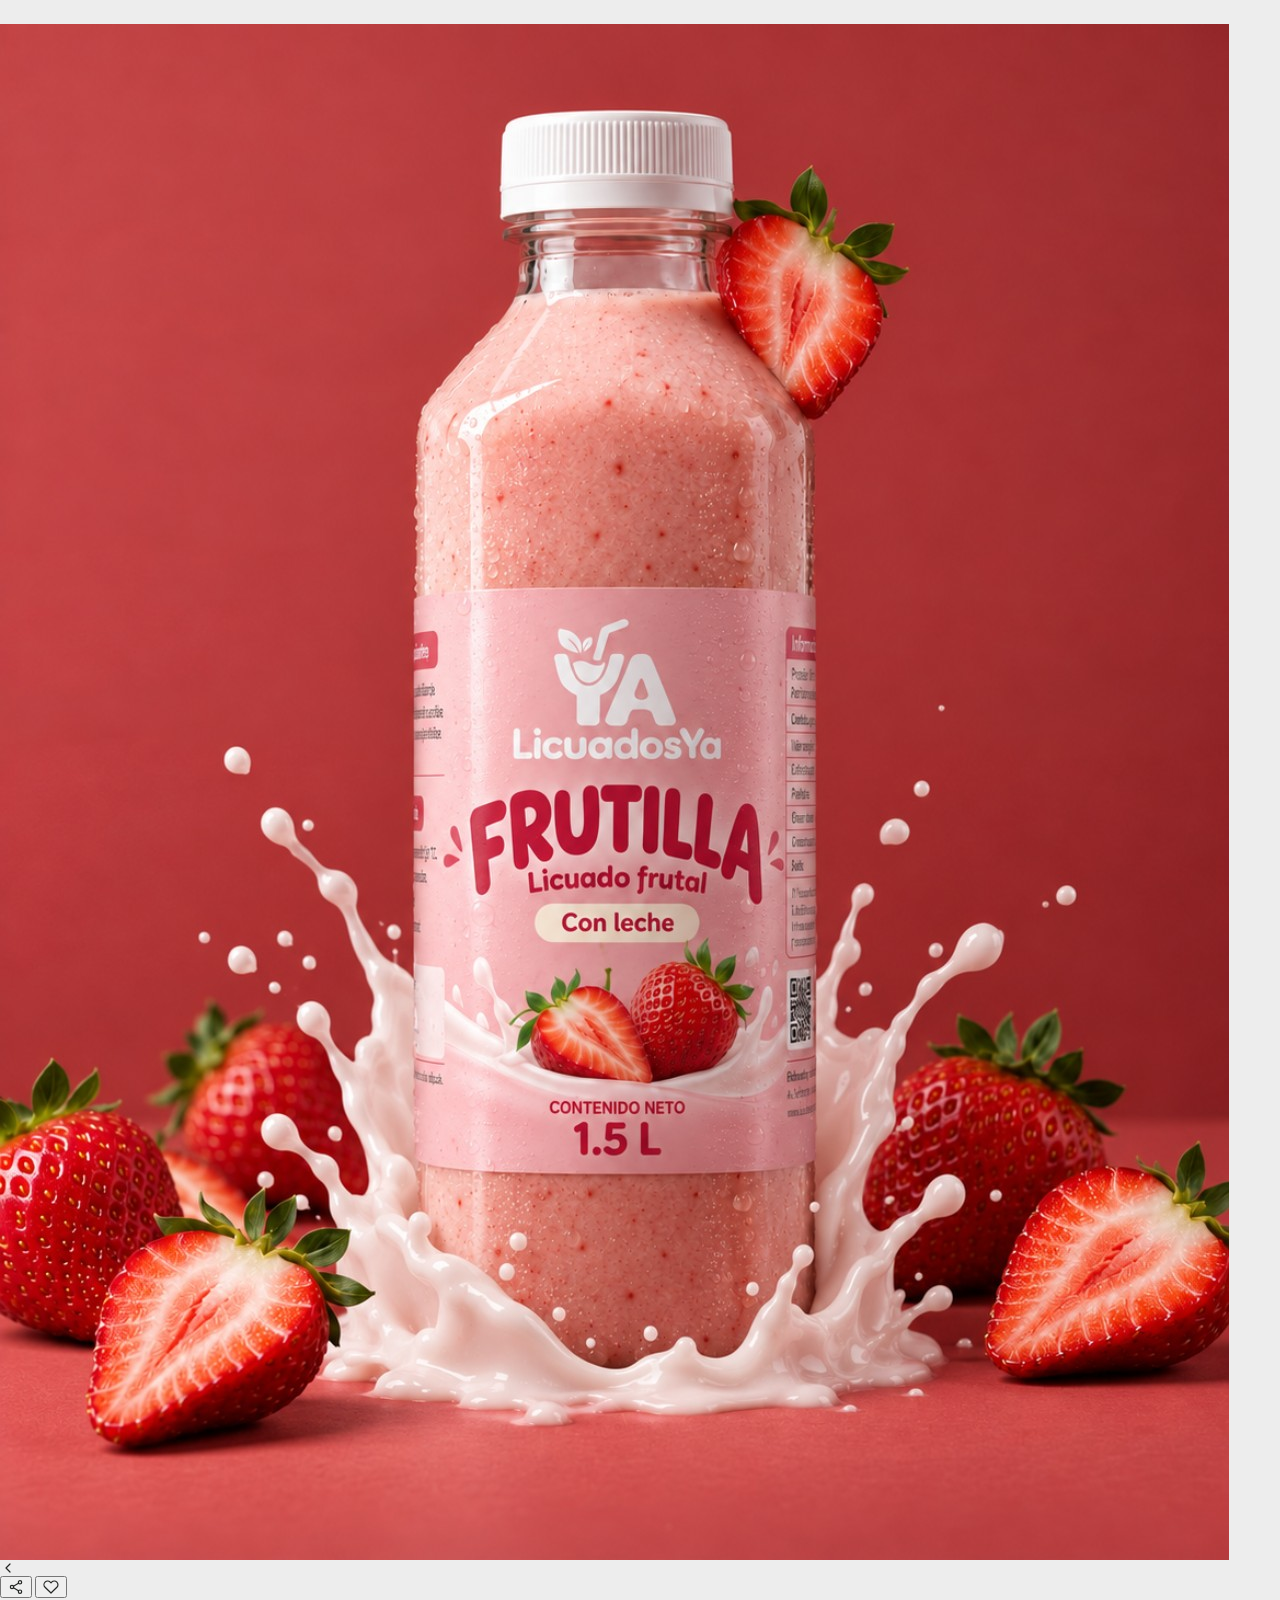
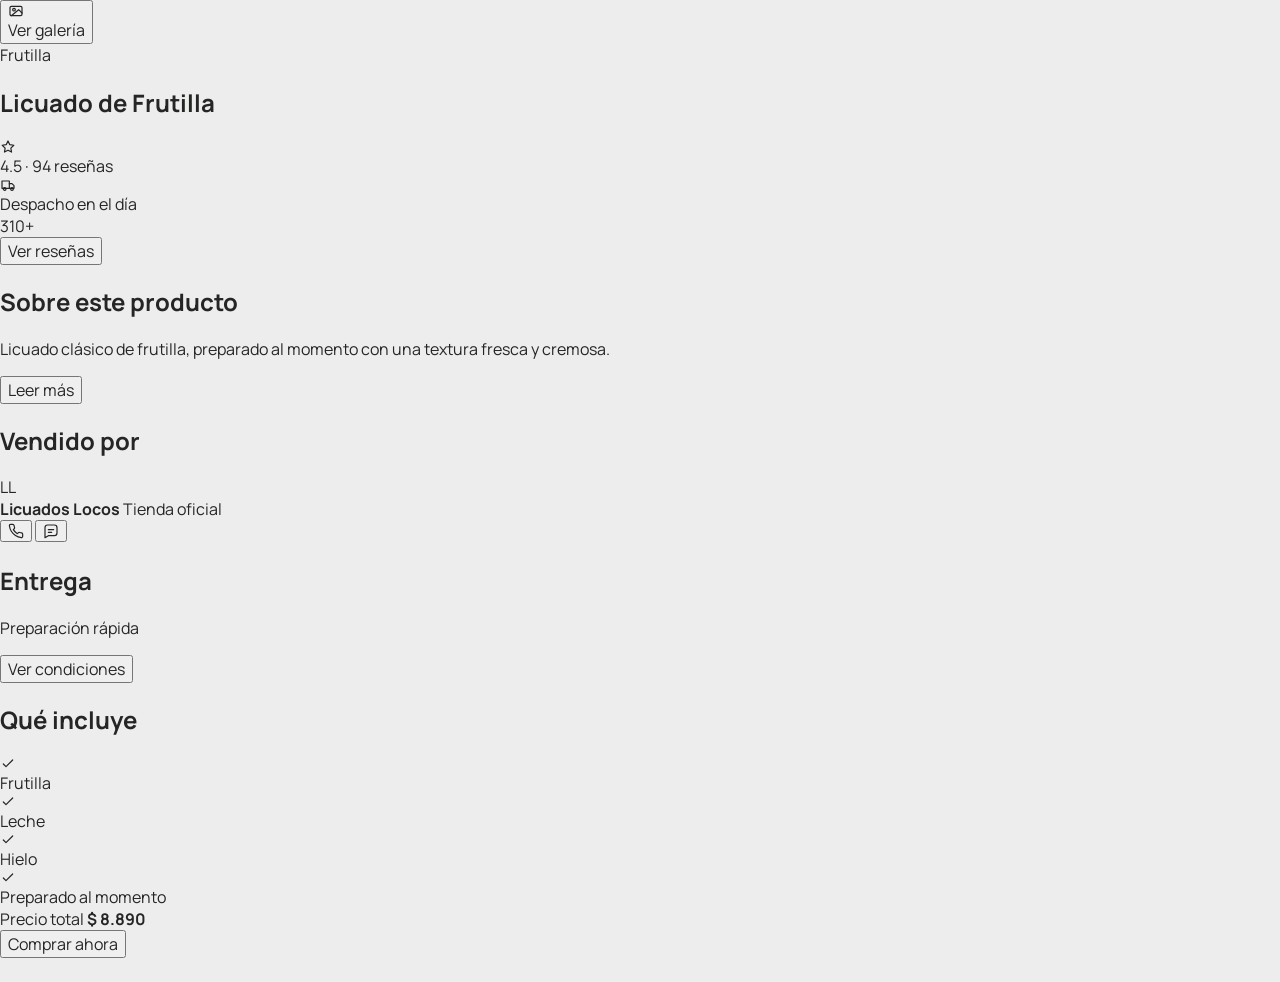
==== commit e6609047: "chore: refresh product catalog cache" ====
--- a/producto.html
+++ b/producto.html
@@ -244,10 +244,10 @@
     <div id="toast" class="toast product-toast" role="status" aria-live="polite"></div>
   </div>
 
-  <script src="js/data/catalog.js?v=20260920-1238"></script>
+  <script src="js/data/catalog.js?v=20260922-1812"></script>
   <script src="js/data/cart-store.js?v=20260920-1238"></script>
-  <script src="js/product.js?v=20260920-1238"></script>
+  <script src="js/product.js?v=20260922-1812"></script>
   <script src="js/support-session-widget.js?v=20260920-1238"></script>
-  <!-- build:v=20260920-1238 -->
+  <!-- build:v=20260922-1812 -->
 </body>
 </html>
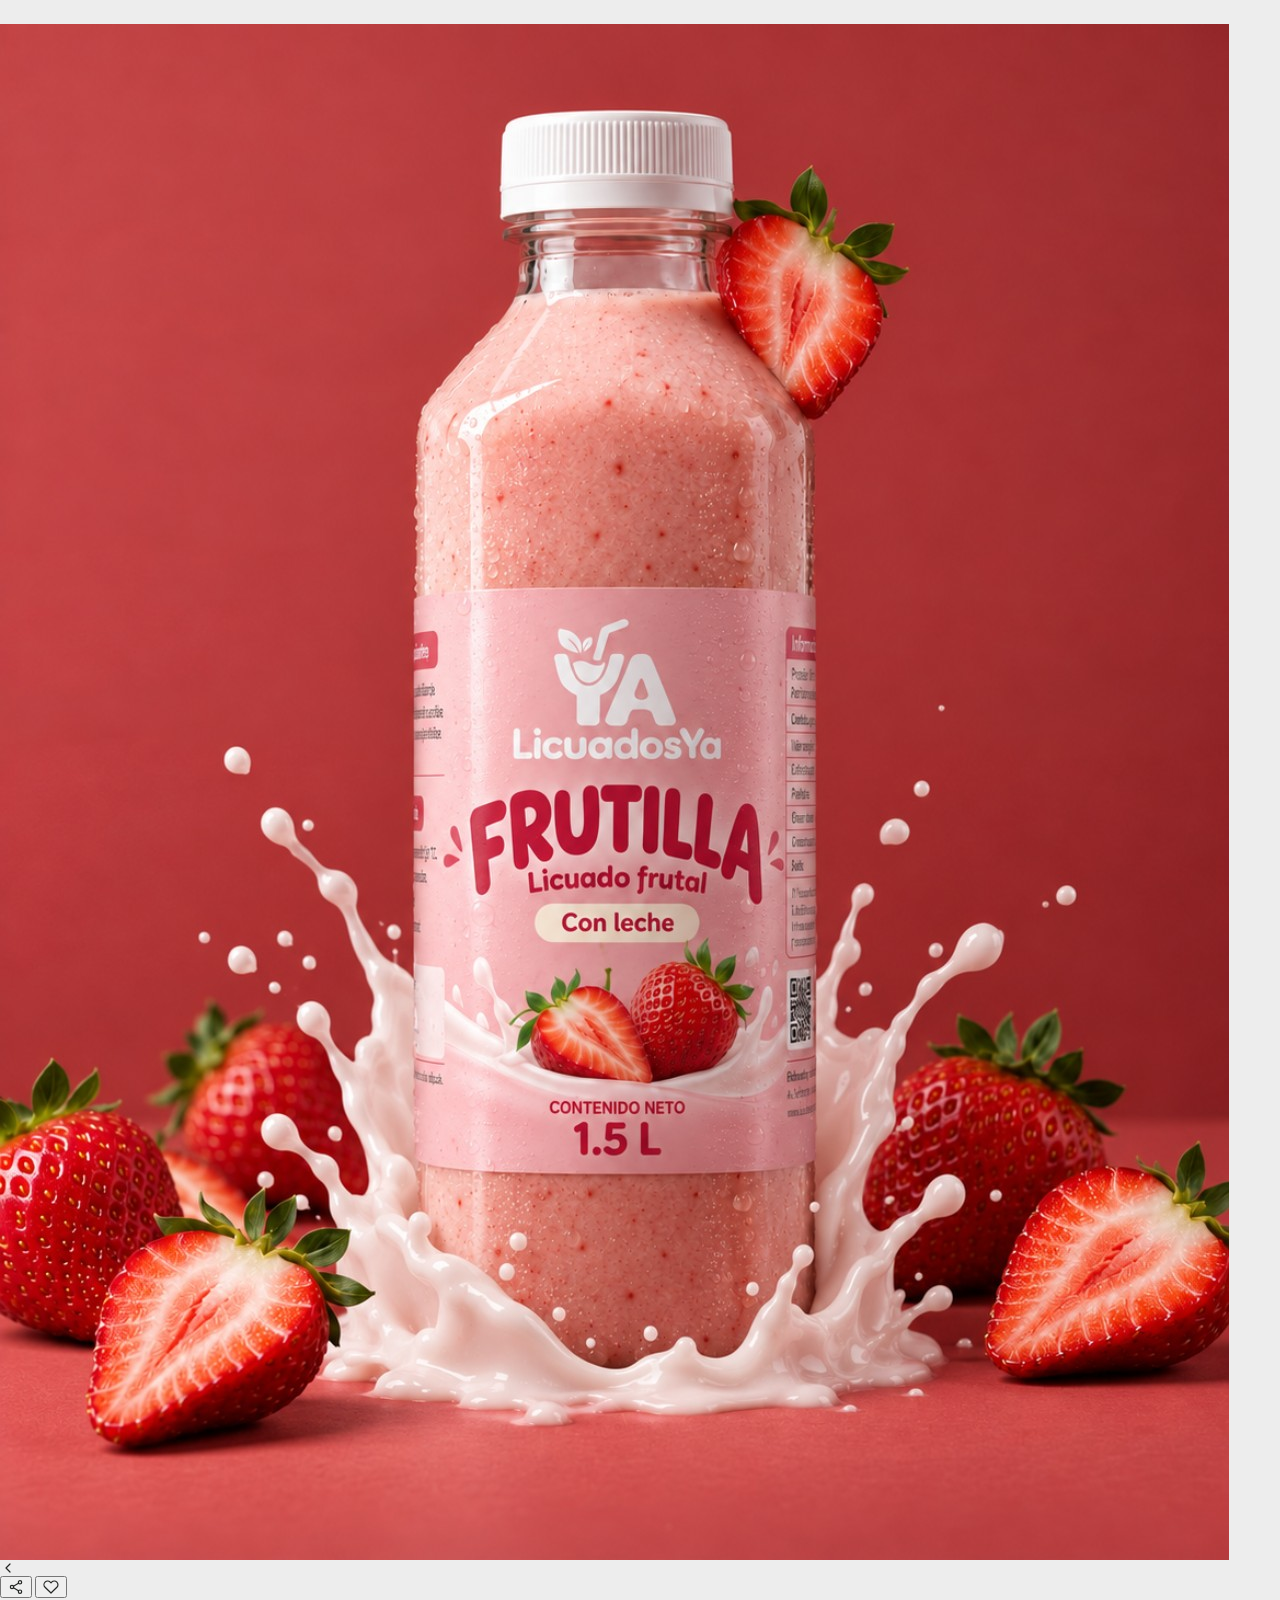
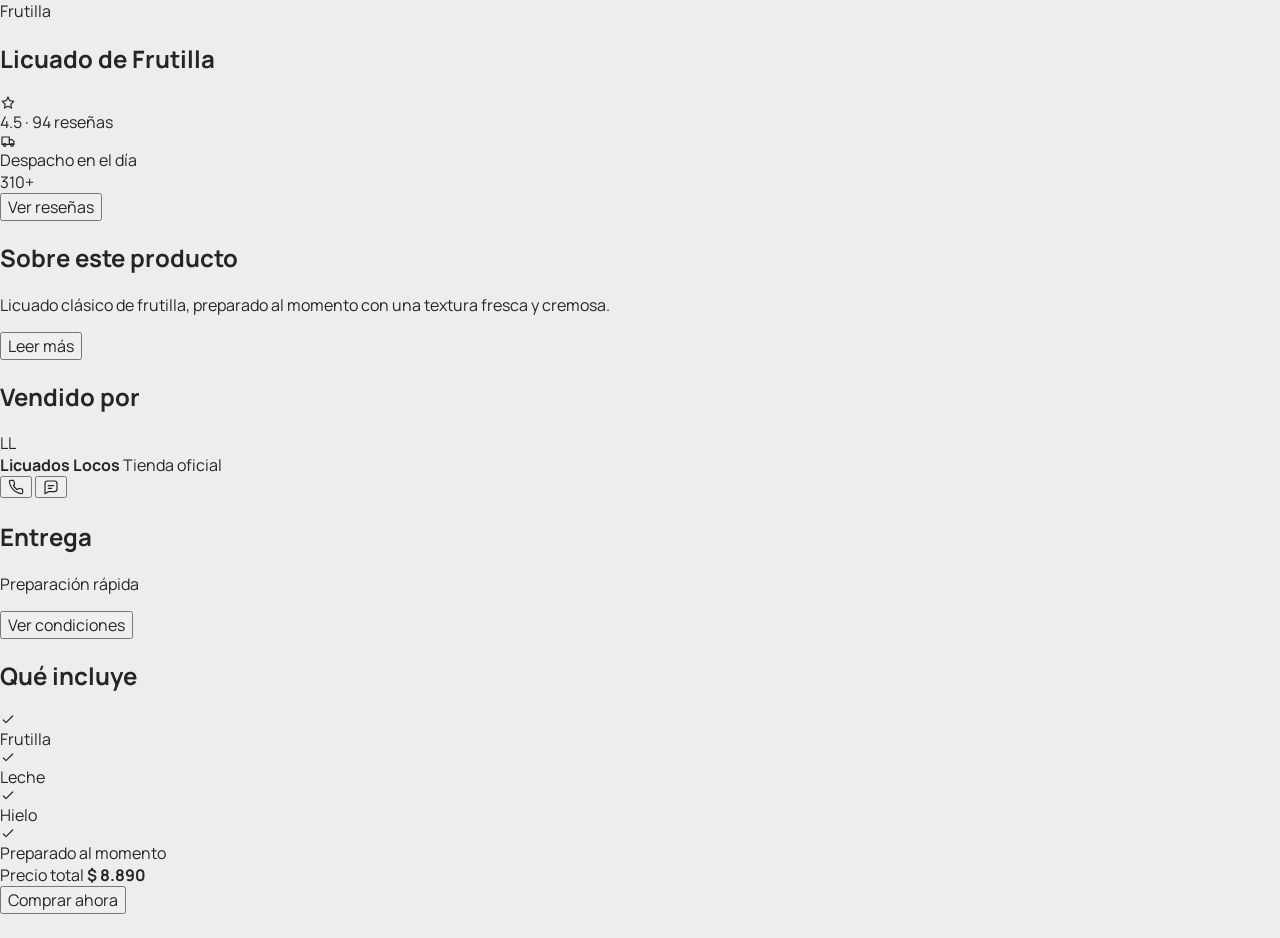
==== commit cf376b76: "style: lower product info sheet and remove gallery pill" ====
--- a/producto.html
+++ b/producto.html
@@ -10,7 +10,7 @@
   <link rel="preconnect" href="https://fonts.gstatic.com" crossorigin />
   <link href="https://fonts.googleapis.com/css2?family=Manrope:wght@400;500;600&display=swap" rel="stylesheet" />
   <link rel="stylesheet" href="css/base.css?v=20260920-1238" />
-  <link rel="stylesheet" href="css/product.css?v=20260920-1238" />
+  <link rel="stylesheet" href="css/product.css?v=20260922-1820" />
 </head>
 <body class="product-body">
   <div class="product-shell">
@@ -33,13 +33,6 @@
           </button>
         </div>
       </div>
-
-      <button class="gallery-pill" type="button" aria-label="Ver galería">
-        <span class="gallery-pill__icon">
-          <svg viewBox="0 0 24 24" aria-hidden="true"><rect x="3" y="5" width="18" height="14" rx="2"/><circle cx="9" cy="10" r="2"/><path d="m21 15-5-5L5 19"/></svg>
-        </span>
-        <span>Ver galería</span>
-      </button>
     </header>
 
     <main class="product-sheet">
@@ -246,8 +239,8 @@
 
   <script src="js/data/catalog.js?v=20260922-1812"></script>
   <script src="js/data/cart-store.js?v=20260920-1238"></script>
-  <script src="js/product.js?v=20260922-1812"></script>
+  <script src="js/product.js?v=20260922-1820"></script>
   <script src="js/support-session-widget.js?v=20260920-1238"></script>
-  <!-- build:v=20260922-1812 -->
+  <!-- build:v=20260922-1820 -->
 </body>
 </html>
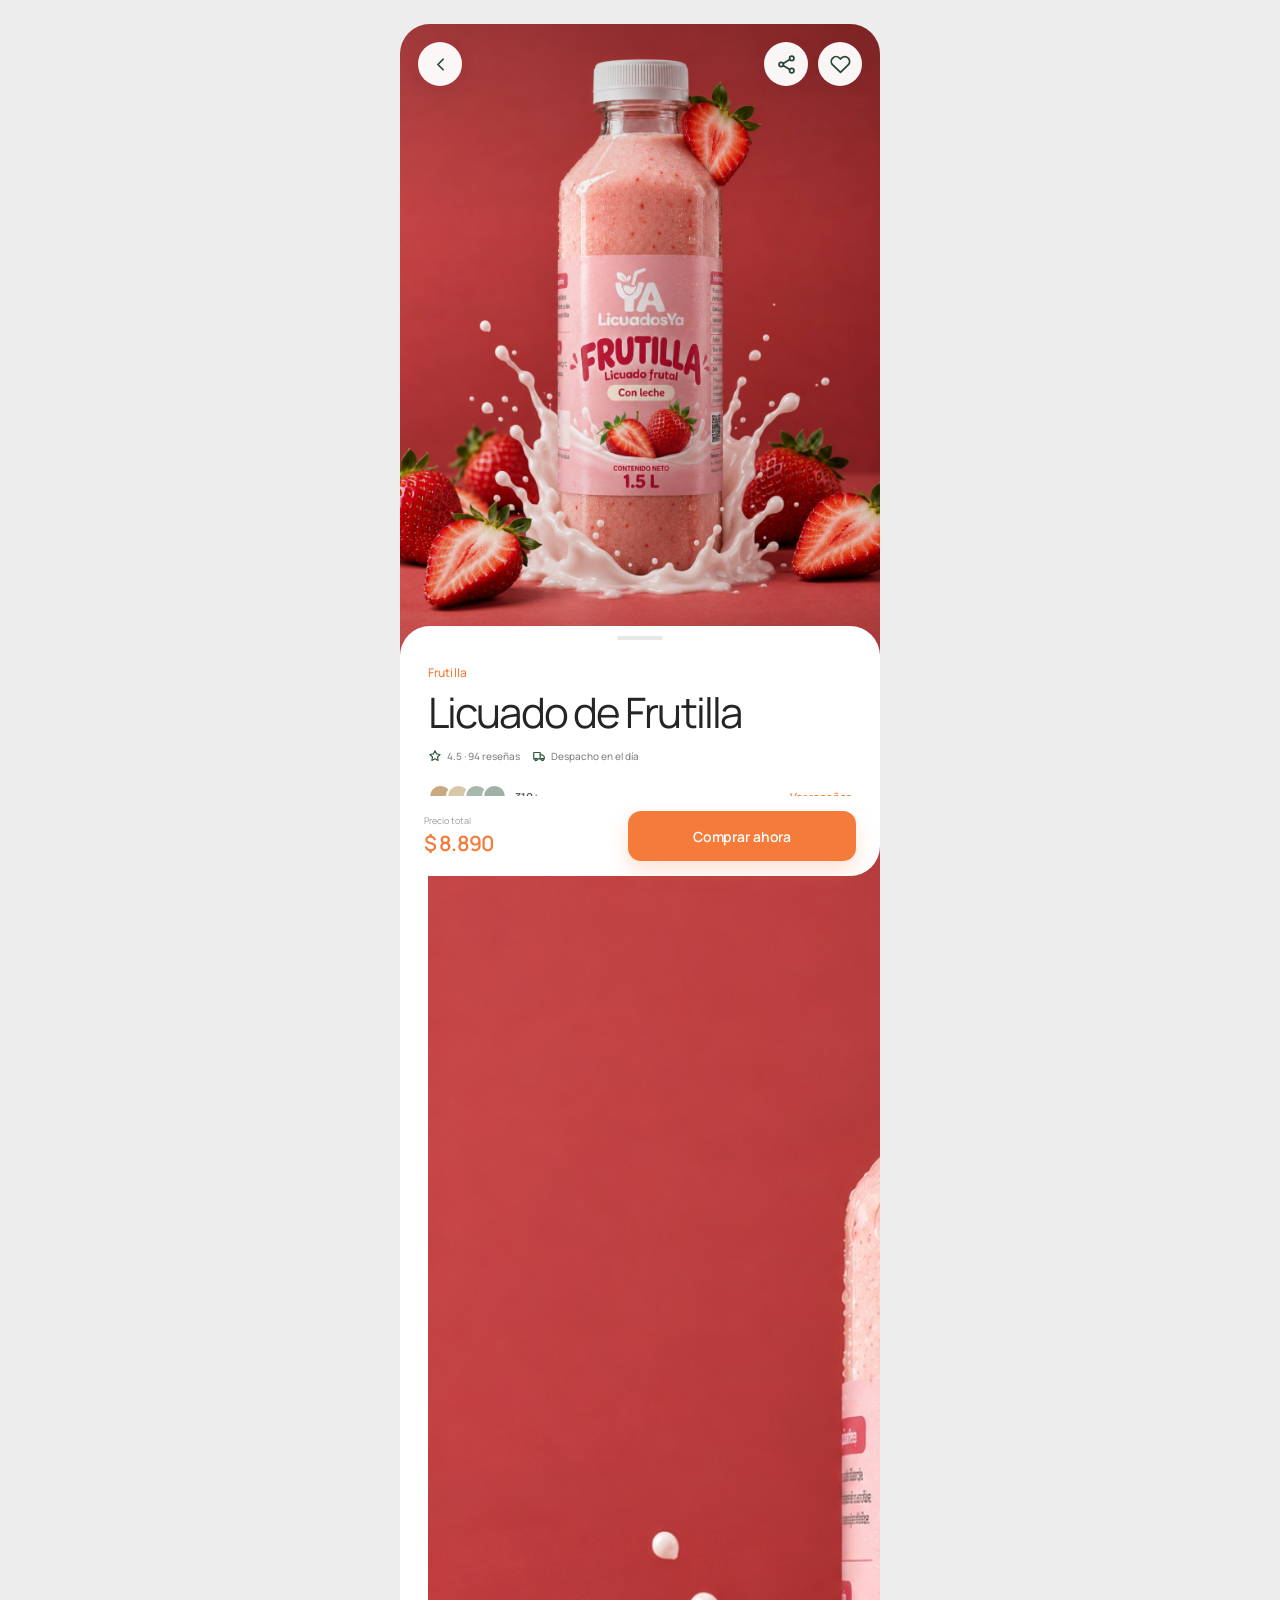
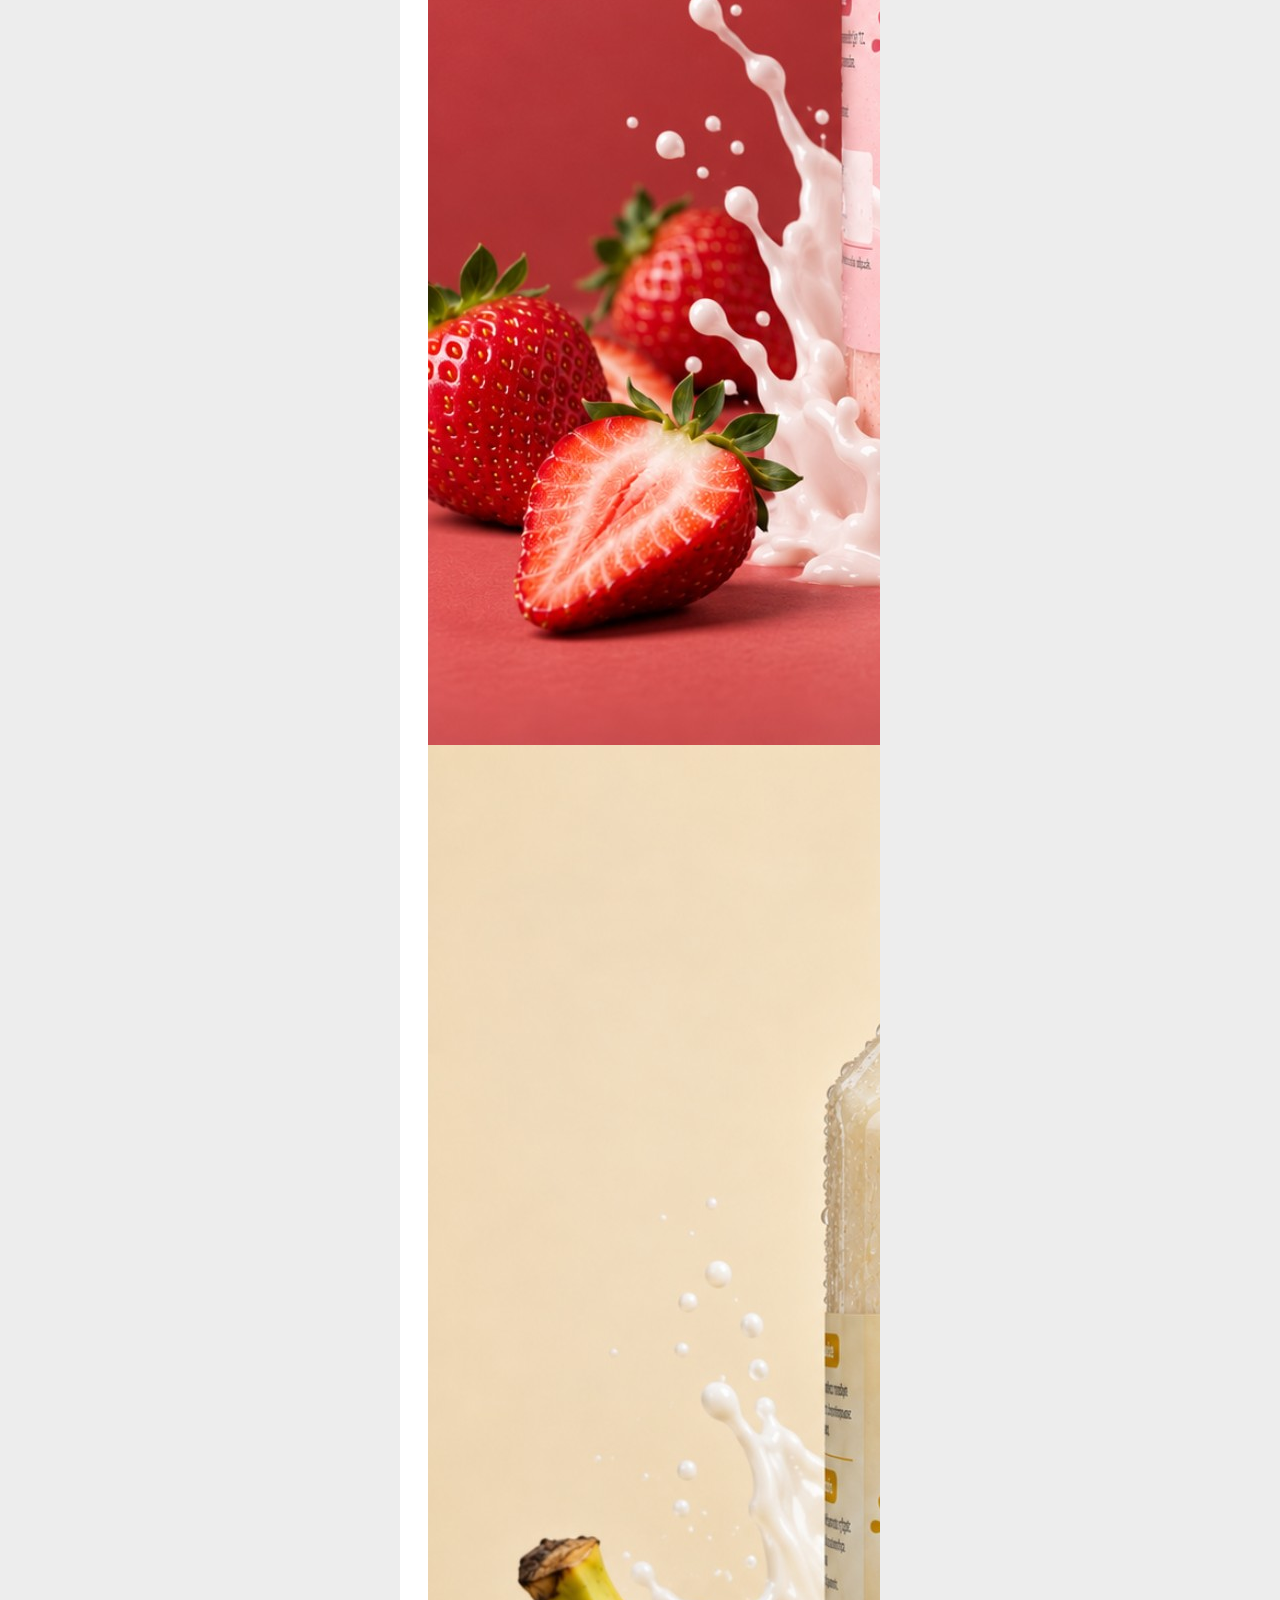
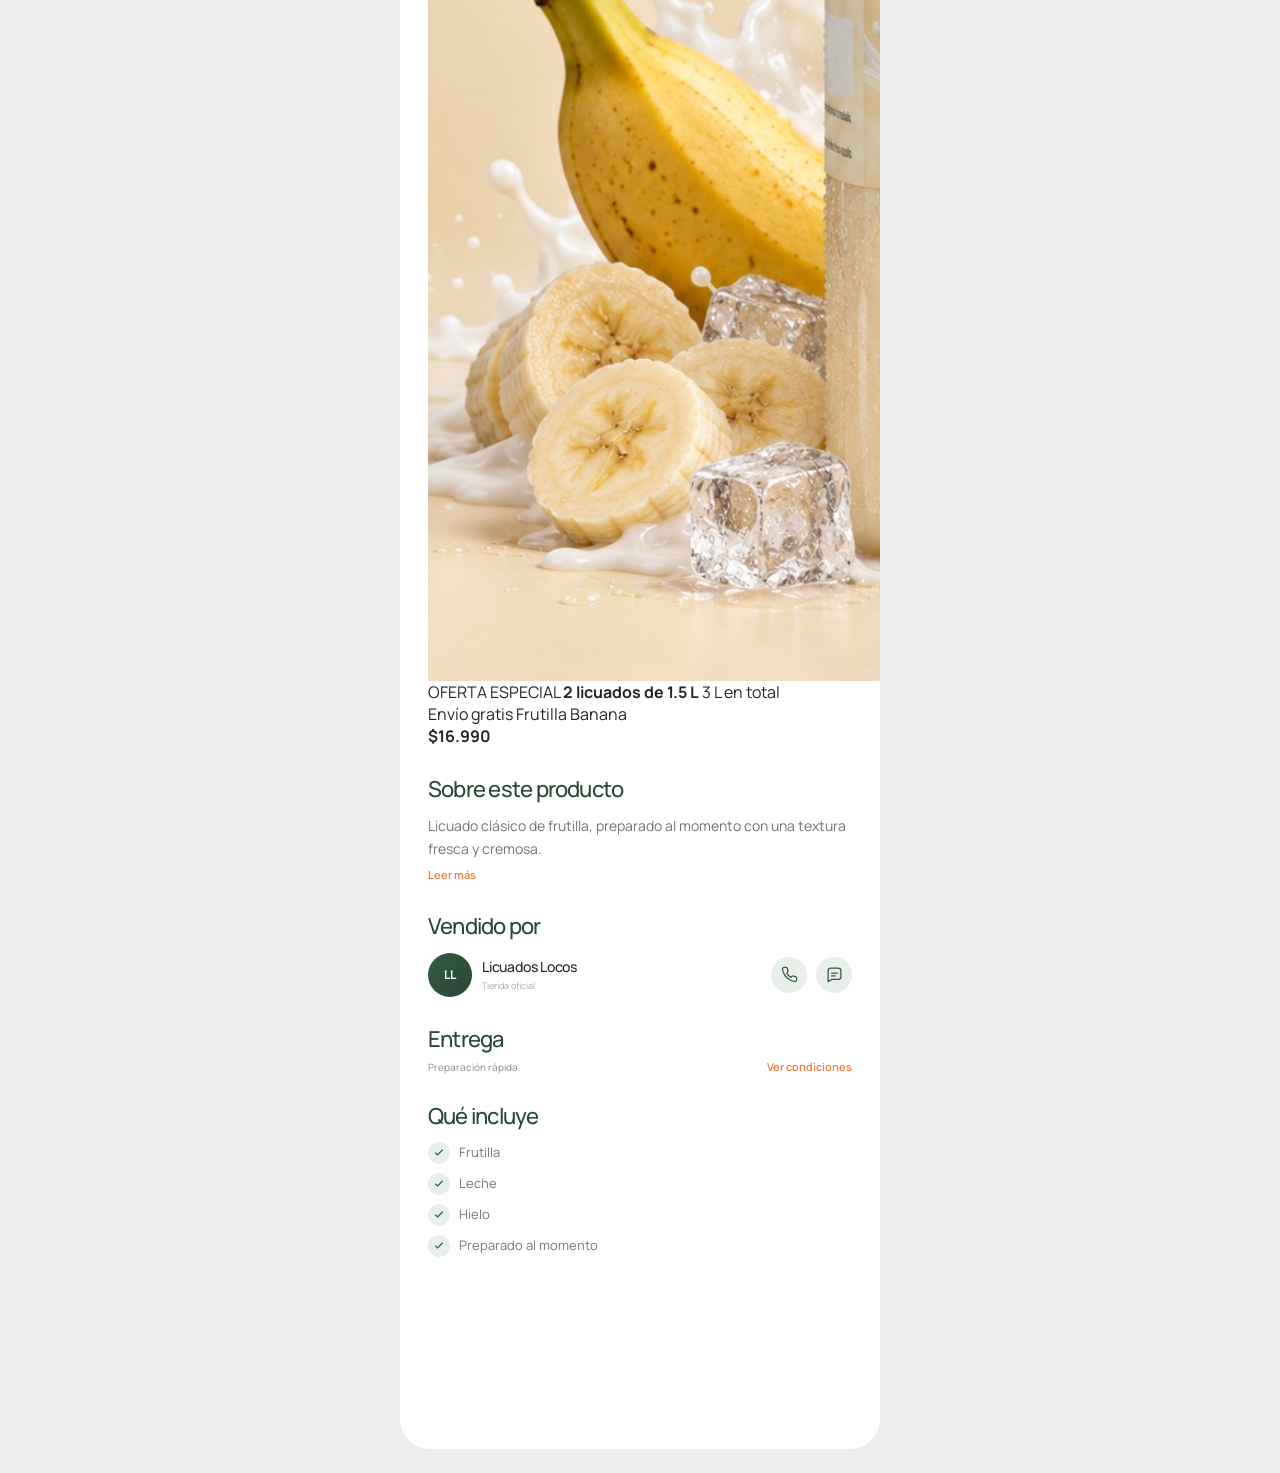
==== commit f29148e0: "feat: add special two-smoothie offer card" ====
--- a/producto.html
+++ b/producto.html
@@ -10,7 +10,7 @@
   <link rel="preconnect" href="https://fonts.gstatic.com" crossorigin />
   <link href="https://fonts.googleapis.com/css2?family=Manrope:wght@400;500;600&display=swap" rel="stylesheet" />
   <link rel="stylesheet" href="css/base.css?v=20260920-1238" />
-  <link rel="stylesheet" href="css/product.css?v=20260922-1820" />
+  <link rel="stylesheet" href="css/product.css?v=20260922-1838" />
 </head>
 <body class="product-body">
   <div class="product-shell">
@@ -61,6 +61,27 @@
           </div>
           <button class="reviews-link" type="button" id="reviewsButton">Ver reseñas</button>
         </div>
+
+        <article class="special-offer-card" aria-label="Oferta especial: dos licuados de 1.5 litros">
+          <div class="special-offer-card__media" aria-hidden="true">
+            <img src="assets/images/productos/frutilla.png" alt="" draggable="false" />
+            <img src="assets/images/productos/banana.png" alt="" draggable="false" />
+          </div>
+
+          <div class="special-offer-card__content">
+            <span class="special-offer-card__eyebrow">OFERTA ESPECIAL</span>
+            <strong class="special-offer-card__title">2 licuados de 1.5 L</strong>
+            <span class="special-offer-card__subtitle">3 L en total</span>
+
+            <div class="special-offer-card__badges" aria-label="Características de la oferta">
+              <span class="special-offer-card__badge special-offer-card__badge--shipping">Envío gratis</span>
+              <span class="special-offer-card__badge">Frutilla</span>
+              <span class="special-offer-card__badge">Banana</span>
+            </div>
+
+            <strong class="special-offer-card__price">$16.990</strong>
+          </div>
+        </article>
       </section>
 
       <section class="detail-section">
@@ -241,6 +262,6 @@
   <script src="js/data/cart-store.js?v=20260920-1238"></script>
   <script src="js/product.js?v=20260922-1820"></script>
   <script src="js/support-session-widget.js?v=20260920-1238"></script>
-  <!-- build:v=20260922-1820 -->
+  <!-- build:v=20260922-1838 -->
 </body>
 </html>
--- a/css/product.css
+++ b/css/product.css
@@ -0,0 +1,1159 @@
+.product-body {
+  background: var(--page);
+}
+
+.product-shell {
+  position: relative;
+  width: min(100%, var(--app-width));
+  min-height: 100vh;
+  margin: 0 auto;
+  padding-bottom: calc(82px + env(safe-area-inset-bottom));
+  background: #fff;
+  box-shadow: 0 0 36px rgba(0, 0, 0, 0.05);
+}
+
+.product-hero {
+  position: relative;
+  height: 70svh;
+  min-height: 520px;
+  max-height: 760px;
+  overflow: hidden;
+  background: var(--sand-soft);
+}
+
+.product-hero__image {
+  width: 100%;
+  height: 100%;
+  object-fit: cover;
+  object-position: center top;
+}
+
+.product-hero__shade {
+  position: absolute;
+  inset: 0;
+  background: linear-gradient(180deg, rgba(0, 0, 0, 0.18) 0%, rgba(0, 0, 0, 0) 32%, rgba(0, 0, 0, 0.1) 100%);
+  pointer-events: none;
+}
+
+.product-topbar {
+  position: absolute;
+  z-index: 5;
+  top: max(18px, env(safe-area-inset-top));
+  right: 18px;
+  left: 18px;
+  display: flex;
+  align-items: center;
+  justify-content: space-between;
+}
+
+.product-topbar__actions {
+  display: flex;
+  gap: 10px;
+}
+
+.round-control {
+  display: grid;
+  width: 44px;
+  height: 44px;
+  place-items: center;
+  border: 0;
+  border-radius: 50%;
+  background: rgba(255, 255, 255, 0.96);
+  color: var(--forest-dark);
+  cursor: pointer;
+  box-shadow: 0 5px 18px rgba(0, 0, 0, 0.08);
+  backdrop-filter: blur(8px);
+}
+
+.round-control svg {
+  width: 21px;
+  height: 21px;
+  stroke-width: 2;
+}
+
+.round-control.is-favorite {
+  color: var(--orange);
+}
+
+.round-control.is-favorite svg {
+  fill: currentColor;
+}
+
+.gallery-pill {
+  position: absolute;
+  z-index: 5;
+  top: 43%;
+  left: 50%;
+  display: inline-flex;
+  align-items: center;
+  gap: 8px;
+  min-height: 48px;
+  padding: 0 16px;
+  border: 0;
+  border-radius: 13px;
+  background: rgba(40, 71, 53, 0.78);
+  color: #fff;
+  cursor: pointer;
+  transform: translate(-50%, -50%);
+  backdrop-filter: blur(8px);
+  font-size: 13px;
+  font-weight: 500;
+}
+
+.gallery-pill__icon {
+  display: grid;
+  width: 28px;
+  height: 28px;
+  place-items: center;
+  border-radius: 50%;
+  background: #fff;
+  color: var(--forest-dark);
+}
+
+.gallery-pill__icon svg {
+  width: 14px;
+  height: 14px;
+}
+
+.product-sheet {
+  position: relative;
+  z-index: 10;
+  margin-top: -28px;
+  padding: 10px 28px 110px;
+  border-radius: 30px 30px 0 0;
+  background: #fff;
+}
+
+.product-sheet__handle {
+  width: 46px;
+  height: 4px;
+  margin: 0 auto 24px;
+  border-radius: 999px;
+  background: #e7e7e7;
+}
+
+.product-category {
+  display: block;
+  margin-bottom: 9px;
+  color: var(--orange);
+  font-size: 12px;
+  font-weight: 500;
+  letter-spacing: 0.01em;
+  text-transform: capitalize;
+}
+
+.product-intro h1 {
+  margin: 0;
+  font-size: clamp(32px, 9vw, 42px);
+  font-weight: 400;
+  line-height: 1.08;
+  letter-spacing: -0.045em;
+}
+
+.product-facts {
+  display: flex;
+  align-items: center;
+  flex-wrap: wrap;
+  gap: 12px;
+  margin-top: 14px;
+}
+
+.fact-item {
+  display: inline-flex;
+  align-items: center;
+  gap: 5px;
+  color: #848484;
+  font-size: 10px;
+  font-weight: 500;
+}
+
+.fact-item svg {
+  width: 14px;
+  height: 14px;
+  color: var(--forest);
+  stroke-width: 2.1;
+}
+
+.social-row {
+  display: flex;
+  align-items: center;
+  justify-content: space-between;
+  gap: 14px;
+  margin-top: 21px;
+}
+
+.buyers-cluster {
+  display: flex;
+  align-items: center;
+  gap: 8px;
+}
+
+.buyer-avatars {
+  display: flex;
+}
+
+.buyer-avatars i {
+  width: 25px;
+  height: 25px;
+  margin-left: -7px;
+  border: 2px solid #fff;
+  border-radius: 50%;
+  background: var(--sand);
+}
+
+.buyer-avatars i:first-child {
+  margin-left: 0;
+  background: #C9A77F;
+}
+
+.buyer-avatars i:nth-child(2) {
+  background: #D8C8A8;
+}
+
+.buyer-avatars i:nth-child(3) {
+  background: #A8B9AC;
+}
+
+.buyer-avatars i:nth-child(4) {
+  background: #9FB0A4;
+}
+
+.buyers-count {
+  color: #555;
+  font-size: 11px;
+  font-weight: 600;
+}
+
+.reviews-link,
+.inline-link {
+  padding: 0;
+  border: 0;
+  background: transparent;
+  color: var(--orange);
+  cursor: pointer;
+  font-size: 11px;
+  font-weight: 600;
+}
+
+.detail-section,
+.seller-section,
+.delivery-section,
+.features-section {
+  margin-top: 30px;
+}
+
+.detail-section h2,
+.seller-section h2,
+.delivery-section h2,
+.features-section h2 {
+  margin: 0;
+  color: var(--forest-dark);
+  font-size: 22px;
+  font-weight: 500;
+  line-height: 1.18;
+  letter-spacing: -0.035em;
+}
+
+.detail-section p {
+  display: -webkit-box;
+  overflow: hidden;
+  margin: 12px 0 0;
+  color: #737373;
+  font-size: 14px;
+  font-weight: 400;
+  line-height: 1.62;
+  -webkit-box-orient: vertical;
+  -webkit-line-clamp: 3;
+}
+
+.detail-section.is-expanded p {
+  display: block;
+}
+
+.detail-section .inline-link {
+  margin-top: 6px;
+}
+
+.seller-row {
+  display: flex;
+  align-items: center;
+  justify-content: space-between;
+  gap: 14px;
+  margin-top: 13px;
+}
+
+.seller-identity {
+  display: flex;
+  min-width: 0;
+  align-items: center;
+  gap: 10px;
+}
+
+.seller-avatar {
+  display: grid;
+  width: 44px;
+  height: 44px;
+  flex: 0 0 44px;
+  place-items: center;
+  border-radius: 50%;
+  background: linear-gradient(135deg, var(--forest), var(--forest-dark));
+  color: #fff;
+  font-size: 12px;
+  font-weight: 700;
+}
+
+.seller-identity strong,
+.seller-identity span {
+  display: block;
+}
+
+.seller-identity strong {
+  overflow: hidden;
+  font-size: 14px;
+  font-weight: 500;
+  letter-spacing: -0.015em;
+  text-overflow: ellipsis;
+  white-space: nowrap;
+}
+
+.seller-identity span {
+  margin-top: 3px;
+  color: #aaa;
+  font-size: 9px;
+}
+
+.seller-actions {
+  display: flex;
+  gap: 9px;
+}
+
+.seller-actions button {
+  display: grid;
+  width: 36px;
+  height: 36px;
+  place-items: center;
+  border: 0;
+  border-radius: 50%;
+  background: var(--forest-soft);
+  color: var(--forest);
+  cursor: pointer;
+}
+
+.seller-actions svg {
+  width: 17px;
+  height: 17px;
+}
+
+.delivery-section {
+  display: flex;
+  align-items: flex-end;
+  justify-content: space-between;
+  gap: 16px;
+}
+
+.delivery-section p {
+  margin: 7px 0 0;
+  color: #8d8d8d;
+  font-size: 10px;
+}
+
+.feature-list {
+  display: grid;
+  gap: 9px;
+  margin-top: 12px;
+}
+
+.feature-item {
+  display: flex;
+  align-items: center;
+  gap: 9px;
+  color: #767676;
+  font-size: 13px;
+  line-height: 1.4;
+}
+
+.feature-item__check {
+  display: grid;
+  width: 22px;
+  height: 22px;
+  flex: 0 0 22px;
+  place-items: center;
+  border-radius: 50%;
+  background: var(--forest-soft);
+  color: var(--forest);
+}
+
+.feature-item__check svg {
+  width: 12px;
+  height: 12px;
+  stroke-width: 2.2;
+}
+
+.purchase-bar {
+  position: fixed;
+  z-index: 70;
+  right: 0;
+  bottom: 0;
+  left: 0;
+  display: grid;
+  width: min(100%, var(--app-width));
+  min-height: calc(80px + env(safe-area-inset-bottom));
+  grid-template-columns: minmax(0, 1fr) 1.2fr;
+  align-items: center;
+  gap: 14px;
+  margin: 0 auto;
+  padding: 10px 24px calc(10px + env(safe-area-inset-bottom));
+  border-top: 1px solid #f0f0f0;
+  background: rgba(255, 255, 255, 0.97);
+  box-shadow: 0 -10px 24px rgba(0, 0, 0, 0.05);
+  backdrop-filter: blur(12px);
+}
+
+.purchase-price {
+  min-width: 0;
+}
+
+.purchase-price span,
+.purchase-price strong,
+.purchase-price small {
+  display: block;
+}
+
+.purchase-price span {
+  color: #9a9a9a;
+  font-size: 9px;
+}
+
+.purchase-price strong {
+  margin-top: 2px;
+  color: var(--orange);
+  font-size: 21px;
+  font-weight: 600;
+  letter-spacing: -0.04em;
+}
+
+.purchase-price small {
+  margin-top: 1px;
+  color: #b0b0b0;
+  font-size: 8px;
+  text-decoration: line-through;
+}
+
+.buy-button {
+  min-height: 50px;
+  border: 0;
+  border-radius: 13px;
+  background: var(--orange);
+  color: #fff;
+  cursor: pointer;
+  box-shadow: 0 10px 20px rgba(244, 123, 58, 0.22);
+  font-size: 14px;
+  font-weight: 600;
+  letter-spacing: -0.01em;
+}
+
+.product-toast {
+  bottom: calc(88px + env(safe-area-inset-bottom));
+}
+
+@media (max-width: 360px) {
+  .product-sheet {
+    padding-right: 22px;
+    padding-left: 22px;
+  }
+
+  .purchase-bar {
+    padding-right: 18px;
+    padding-left: 18px;
+  }
+}
+
+@media (min-width: 481px) {
+  .product-body {
+    padding: 24px 0;
+  }
+
+  .product-shell {
+    min-height: calc(100vh - 48px);
+    overflow: hidden;
+    border-radius: 30px;
+  }
+
+  .purchase-bar {
+    bottom: 24px;
+    border-radius: 0 0 30px 30px;
+  }
+}
+
+/* PRODUCT / COMBO SURFACE CONTRACT — restored approved continuous layout */
+.product-body {
+  background: #ededed;
+}
+
+.product-shell {
+  background: #ffffff;
+  box-shadow: none;
+}
+
+.product-sheet {
+  background: #ffffff;
+}
+
+.product-intro,
+.detail-section,
+.seller-section,
+.delivery-section,
+.features-section {
+  background: transparent;
+  border: 0;
+  border-radius: 0;
+  box-shadow: none;
+  padding: 0;
+}
+
+.detail-section,
+.seller-section,
+.delivery-section,
+.features-section {
+  margin-top: 30px;
+}
+
+.seller-actions button,
+.feature-item__check {
+  border: 0;
+  box-shadow: none;
+}
+
+.purchase-bar {
+  background: #ffffff;
+  border: 0;
+  border-top: 0;
+  box-shadow: none;
+  backdrop-filter: none;
+}
+
+/* PRODUCT SUPPORT SHEET */
+.product-support-backdrop {
+  position: fixed;
+  z-index: 180;
+  inset: 0;
+  display: flex;
+  align-items: flex-end;
+  justify-content: center;
+  background: rgba(24, 36, 29, .42);
+  opacity: 0;
+  transition: opacity 180ms ease;
+}
+
+.product-support-backdrop[hidden] {
+  display: none !important;
+}
+
+.product-support-backdrop.is-open {
+  opacity: 1;
+}
+
+.product-support-sheet {
+  width: min(100%, var(--app-width));
+  max-height: min(88vh, 760px);
+  overflow-y: auto;
+  padding: 10px 22px calc(24px + env(safe-area-inset-bottom));
+  border: 0;
+  border-radius: 28px 28px 0 0;
+  background: #ededed;
+  box-shadow: none;
+  transform: translateY(28px);
+  transition: transform 180ms ease;
+}
+
+.product-support-backdrop.is-open .product-support-sheet {
+  transform: translateY(0);
+}
+
+.product-support-sheet__handle {
+  width: 46px;
+  height: 4px;
+  margin: 0 auto 18px;
+  border-radius: 999px;
+  background: #c9c9c9;
+}
+
+.product-support-sheet__header {
+  display: flex;
+  align-items: flex-start;
+  justify-content: space-between;
+  gap: 16px;
+}
+
+.product-support-sheet__eyebrow {
+  display: block;
+  margin-bottom: 6px;
+  color: var(--orange);
+  font-size: 9px;
+  font-weight: 600;
+  letter-spacing: .14em;
+}
+
+.product-support-sheet__header h2 {
+  margin: 0;
+  color: var(--forest-dark);
+  font-size: 27px;
+  font-weight: 400;
+  line-height: 1.08;
+  letter-spacing: -.04em;
+}
+
+.product-support-sheet__close {
+  display: grid;
+  width: 38px;
+  height: 38px;
+  flex: 0 0 38px;
+  place-items: center;
+  border: 0;
+  border-radius: 50%;
+  background: #fff;
+  color: var(--forest-dark);
+  cursor: pointer;
+  box-shadow: none;
+  font-size: 22px;
+}
+
+.product-support-context {
+  display: grid;
+  grid-template-columns: 74px minmax(0, 1fr);
+  gap: 12px;
+  margin-top: 20px;
+  padding: 10px;
+  border: 0;
+  border-radius: 18px;
+  background: #fff;
+  box-shadow: none;
+}
+
+.product-support-context img {
+  width: 74px;
+  height: 74px;
+  border-radius: 14px;
+  object-fit: cover;
+  background: #ededed;
+}
+
+.product-support-context__copy {
+  display: flex;
+  min-width: 0;
+  justify-content: center;
+  flex-direction: column;
+}
+
+.product-support-context__copy span,
+.product-support-context__copy strong,
+.product-support-context__copy small {
+  display: block;
+}
+
+.product-support-context__copy span {
+  color: #919191;
+  font-size: 9px;
+}
+
+.product-support-context__copy strong {
+  margin-top: 4px;
+  overflow: hidden;
+  color: var(--forest-dark);
+  font-size: 14px;
+  font-weight: 600;
+  text-overflow: ellipsis;
+  white-space: nowrap;
+}
+
+.product-support-context__copy small {
+  margin-top: 5px;
+  color: var(--orange);
+  font-size: 12px;
+  font-weight: 600;
+}
+
+.product-support-form {
+  display: grid;
+  gap: 16px;
+  margin-top: 18px;
+}
+
+.product-support-field {
+  display: grid;
+  gap: 7px;
+}
+
+.product-support-field > label {
+  color: var(--forest-dark);
+  font-size: 11px;
+  font-weight: 600;
+}
+
+.product-support-control {
+  display: grid;
+  min-height: 58px;
+  grid-template-columns: 30px minmax(0, 1fr);
+  align-items: center;
+  gap: 7px;
+  padding: 0 14px;
+  border: 0;
+  border-radius: 17px;
+  background: #fff;
+  box-shadow: none;
+}
+
+.product-support-control:focus-within {
+  border: 0;
+  outline: 0;
+  box-shadow: none;
+}
+
+.product-support-control__icon {
+  color: var(--forest);
+}
+
+.product-support-control__icon svg {
+  width: 19px;
+  height: 19px;
+}
+
+.product-support-control input {
+  width: 100%;
+  min-width: 0;
+  border: 0;
+  outline: 0;
+  background: transparent;
+  color: var(--ink);
+  font-size: 14px;
+  font-weight: 500;
+  box-shadow: none;
+}
+
+.product-support-control input::placeholder {
+  color: #989898;
+  font-weight: 400;
+}
+
+.product-support-error {
+  color: #B64A3A;
+  font-size: 10px;
+  line-height: 1.4;
+}
+
+.product-support-submit,
+.product-support-success__button {
+  width: 100%;
+  min-height: 56px;
+  border: 0;
+  border-radius: 17px;
+  background: var(--orange);
+  color: #fff;
+  cursor: pointer;
+  box-shadow: none;
+  font-size: 14px;
+  font-weight: 600;
+}
+
+.product-support-note {
+  margin: 12px 4px 0;
+  color: #8d8d8d;
+  font-size: 9px;
+  line-height: 1.5;
+  text-align: center;
+}
+
+.product-support-success {
+  padding: 30px 8px 6px;
+  text-align: center;
+}
+
+.gmail-style-icon {
+  display: grid;
+  width: 78px;
+  height: 78px;
+  margin: 0 auto 18px;
+  place-items: center;
+  border-radius: 24px;
+  background: #fff;
+}
+
+.gmail-style-icon svg {
+  width: 46px;
+  height: 36px;
+  fill: none;
+}
+
+.product-support-success__eyebrow {
+  display: block;
+  margin-bottom: 8px;
+  color: var(--forest);
+  font-size: 9px;
+  font-weight: 600;
+  letter-spacing: .14em;
+}
+
+.product-support-success h3 {
+  max-width: 340px;
+  margin: 0 auto;
+  color: var(--forest-dark);
+  font-size: 27px;
+  font-weight: 400;
+  line-height: 1.12;
+  letter-spacing: -.04em;
+}
+
+.product-support-success p {
+  max-width: 330px;
+  margin: 13px auto 22px;
+  color: #818181;
+  font-size: 12px;
+  line-height: 1.55;
+}
+
+.product-support-success p strong {
+  color: var(--forest-dark);
+  font-weight: 600;
+}
+
+@media (min-width: 481px) {
+  .product-support-sheet {
+    margin-bottom: 24px;
+    border-radius: 28px;
+  }
+}
+
+
+/* PRODUCT CONTEXTUAL CHAT */
+.product-support-chat {
+  padding-top: 18px;
+}
+
+.product-support-chat__context {
+  display: grid;
+  grid-template-columns: 52px minmax(0, 1fr);
+  align-items: center;
+  gap: 10px;
+  padding: 9px;
+  border: 0;
+  border-radius: 16px;
+  background: #ffffff;
+  box-shadow: none;
+}
+
+.product-support-chat__context img {
+  width: 52px;
+  height: 52px;
+  border-radius: 12px;
+  object-fit: cover;
+  background: #ededed;
+}
+
+.product-support-chat__context span,
+.product-support-chat__context strong {
+  display: block;
+}
+
+.product-support-chat__context span {
+  color: #929292;
+  font-size: 9px;
+}
+
+.product-support-chat__context strong {
+  margin-top: 3px;
+  overflow: hidden;
+  color: var(--forest-dark);
+  font-size: 13px;
+  font-weight: 600;
+  text-overflow: ellipsis;
+  white-space: nowrap;
+}
+
+.product-support-chat__notices {
+  display: grid;
+  gap: 8px;
+  margin-top: 12px;
+}
+
+.product-support-chat__notice {
+  display: grid;
+  grid-template-columns: 28px minmax(0, 1fr);
+  align-items: start;
+  gap: 9px;
+  padding: 11px 12px;
+  border: 0;
+  border-radius: 14px;
+  background: #ffffff;
+  box-shadow: none;
+}
+
+.product-support-chat__notice--security {
+  background: #ffffff;
+}
+
+.product-support-chat__notice-icon {
+  display: grid;
+  width: 28px;
+  height: 28px;
+  place-items: center;
+  border-radius: 9px;
+  background: var(--forest-soft);
+  color: var(--forest);
+}
+
+.product-support-chat__notice-icon svg {
+  width: 15px;
+  height: 15px;
+}
+
+.product-support-chat__notice p {
+  margin: 1px 0 0;
+  color: #737373;
+  font-size: 9px;
+  line-height: 1.5;
+}
+
+.product-support-messages {
+  display: flex;
+  min-height: 220px;
+  max-height: 320px;
+  flex-direction: column;
+  gap: 10px;
+  overflow-y: auto;
+  margin-top: 12px;
+  padding: 14px 2px 8px;
+  scrollbar-width: none;
+}
+
+.product-support-messages::-webkit-scrollbar {
+  display: none;
+}
+
+.product-support-message {
+  display: flex;
+  max-width: 86%;
+  flex-direction: column;
+  gap: 4px;
+}
+
+.product-support-message--operator {
+  align-self: flex-start;
+}
+
+.product-support-message--customer {
+  align-self: flex-end;
+  align-items: flex-end;
+}
+
+.product-support-message__sender {
+  padding: 0 4px;
+  color: #8c8c8c;
+  font-size: 8px;
+  font-weight: 600;
+}
+
+.product-support-message__bubble {
+  padding: 11px 13px;
+  border: 0;
+  border-radius: 16px;
+  background: #ffffff;
+  color: var(--ink);
+  box-shadow: none;
+  font-size: 12px;
+  line-height: 1.5;
+  word-break: break-word;
+}
+
+.product-support-message--customer .product-support-message__bubble {
+  background: var(--forest);
+  color: #ffffff;
+  border-bottom-right-radius: 5px;
+}
+
+.product-support-message--operator .product-support-message__bubble {
+  border-bottom-left-radius: 5px;
+}
+
+.product-support-composer {
+  position: sticky;
+  bottom: 0;
+  display: grid;
+  grid-template-columns: minmax(0, 1fr) auto;
+  gap: 8px;
+  padding-top: 10px;
+  background: #ededed;
+}
+
+.product-support-composer input {
+  width: 100%;
+  min-width: 0;
+  min-height: 52px;
+  padding: 0 15px;
+  border: 0;
+  border-radius: 16px;
+  outline: 0;
+  background: #ffffff;
+  color: var(--ink);
+  box-shadow: none;
+  font-size: 13px;
+}
+
+.product-support-composer input:focus {
+  border: 0;
+  outline: 0;
+  box-shadow: none;
+}
+
+.product-support-composer input::placeholder {
+  color: #999999;
+}
+
+.product-support-composer button {
+  min-width: 78px;
+  min-height: 52px;
+  padding: 0 15px;
+  border: 0;
+  border-radius: 16px;
+  background: var(--orange);
+  color: #ffffff;
+  cursor: pointer;
+  box-shadow: none;
+  font-size: 12px;
+  font-weight: 600;
+}
+
+
+/* PRODUCT SUPPORT EDGE HEADER V2 */
+.product-support-sheet {
+  padding: 0 0 calc(24px + env(safe-area-inset-bottom));
+  overflow-x: hidden;
+  overflow-y: auto;
+}
+
+.product-support-product-header {
+  position: sticky;
+  z-index: 4;
+  top: 0;
+  width: 100%;
+  padding: 11px 22px 18px;
+  border: 0;
+  border-radius: 28px 28px 0 0;
+  background: #ffffff;
+  box-shadow: none;
+}
+
+.product-support-product-header .product-support-sheet__handle {
+  margin: 0 auto 14px;
+}
+
+.product-support-product-header__row {
+  display: grid;
+  grid-template-columns: 74px minmax(0, 1fr) 38px;
+  align-items: center;
+  gap: 12px;
+}
+
+.product-support-product-header__row > img {
+  width: 74px;
+  height: 74px;
+  border-radius: 16px;
+  object-fit: cover;
+  background: #ededed;
+}
+
+.product-support-product-header__copy {
+  min-width: 0;
+}
+
+.product-support-product-header__copy strong,
+.product-support-product-header__copy small {
+  display: block;
+}
+
+.product-support-product-header__copy strong {
+  overflow: hidden;
+  color: var(--forest-dark);
+  font-size: 16px;
+  font-weight: 600;
+  line-height: 1.25;
+  letter-spacing: -.02em;
+  text-overflow: ellipsis;
+  white-space: nowrap;
+}
+
+.product-support-product-header__copy small {
+  margin-top: 6px;
+  color: var(--orange);
+  font-size: 12px;
+  font-weight: 600;
+}
+
+.product-support-product-header .product-support-sheet__close {
+  align-self: start;
+  margin-top: 1px;
+}
+
+.product-support-sheet__body {
+  padding: 0 22px;
+  background: #ededed;
+}
+
+.product-support-form {
+  margin-top: 18px;
+}
+
+.product-support-chat {
+  padding-top: 14px;
+}
+
+.product-support-chat__notices {
+  margin-top: 0;
+}
+
+@media (min-width: 481px) {
+  .product-support-product-header {
+    border-radius: 28px 28px 0 0;
+  }
+}
+
+
+/* PRODUCT SUPPORT QUICK QUESTIONS */
+.product-support-quick-questions {
+  display: flex;
+  gap: 8px;
+  overflow-x: auto;
+  margin: 4px 0 2px;
+  padding: 2px 0 8px;
+  scrollbar-width: none;
+  scroll-snap-type: x proximity;
+}
+
+.product-support-quick-questions[hidden] {
+  display: none !important;
+}
+
+.product-support-quick-questions::-webkit-scrollbar {
+  display: none;
+}
+
+.product-support-quick-question {
+  flex: 0 0 auto;
+  max-width: 255px;
+  min-height: 38px;
+  padding: 9px 12px;
+  border: 0;
+  border-radius: 14px;
+  background: #ffffff;
+  color: var(--forest-dark);
+  cursor: pointer;
+  box-shadow: none;
+  font-size: 10px;
+  font-weight: 600;
+  line-height: 1.35;
+  text-align: left;
+  scroll-snap-align: start;
+}
+
+.product-support-quick-question:active {
+  transform: scale(.985);
+}
